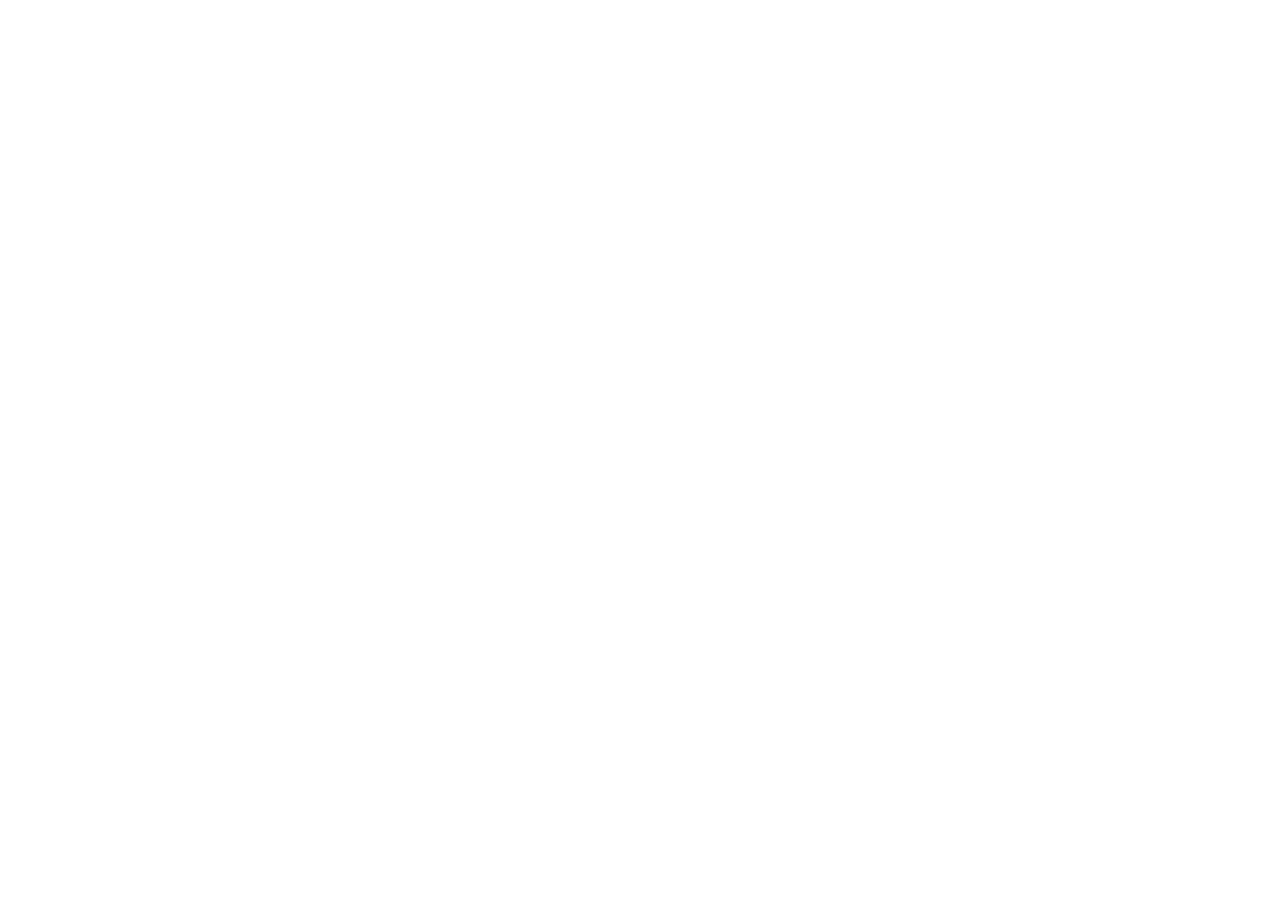
==== index.html @ 3ffa55f9 "init project" ====
<!DOCTYPE html>
<html lang="en">
<head>
    <meta charset="UTF-8">
    <meta http-equiv="X-UA-Compatible" content="IE=edge">
    <meta name="viewport" content="width=device-width, initial-scale=1.0">
    <title>Document</title>
</head>
<body>
    
</body>
</html>
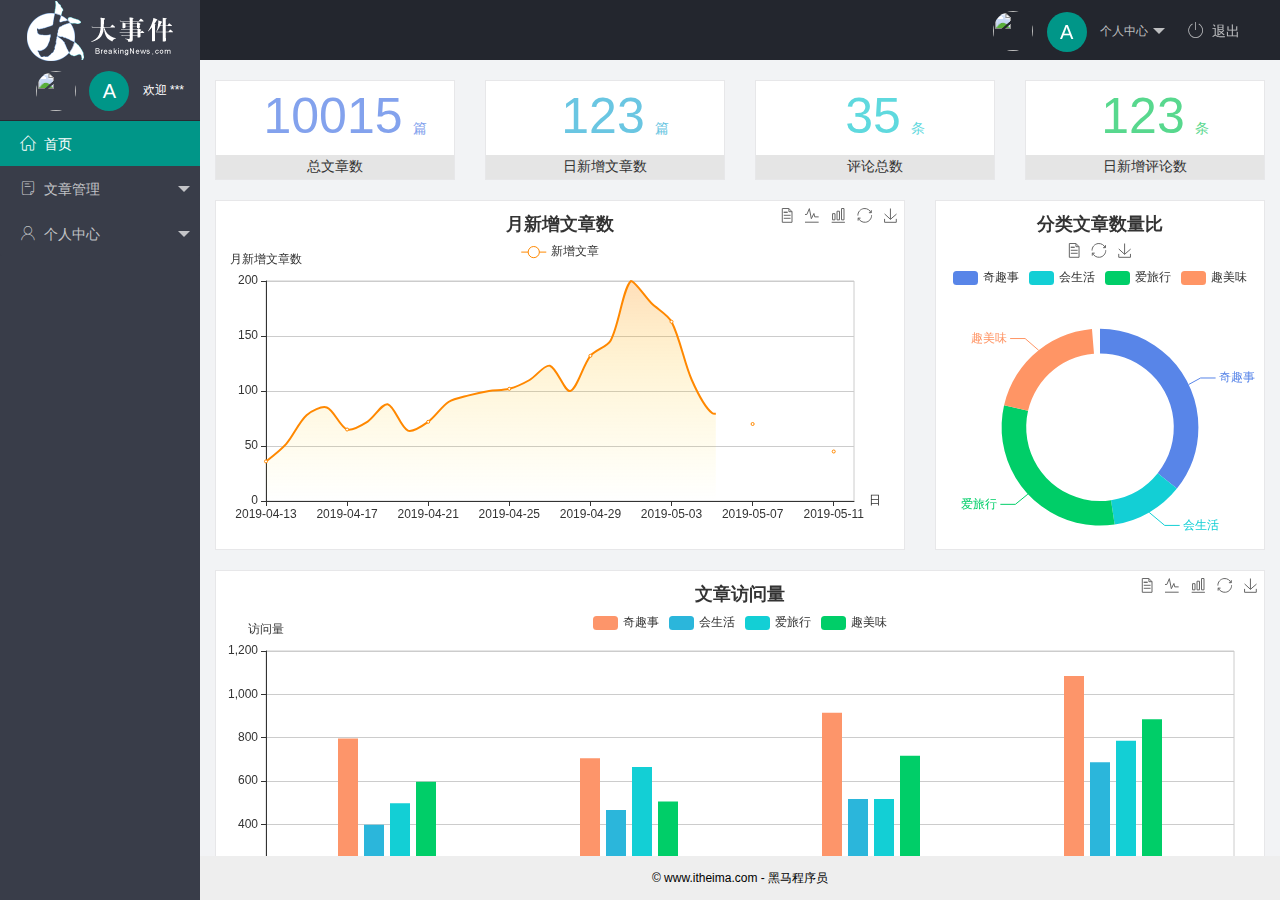
==== commit e8c074e3: "完成了主页功能的开发" ====
--- a/index.html
+++ b/index.html
@@ -4,9 +4,87 @@
     <meta charset="UTF-8">
     <meta http-equiv="X-UA-Compatible" content="IE=edge">
     <meta name="viewport" content="width=device-width, initial-scale=1.0">
-    <title>Document</title>
+    <title>后台主页</title>
+    <!-- 导入layui的样式表 -->
+    <link rel="stylesheet" href="/assets/lib/layui/css/layui.css">
+    <!-- 导入第三方图标库 -->
+    <link rel="stylesheet" href="/assets/fonts/iconfont.css">
+    <!-- 导入自己的样式表 -->
+    <link rel="stylesheet" href="/assets/css/index.css">
 </head>
 <body>
-    
+<div class="layui-layout layui-layout-admin">
+  <div class="layui-header">
+    <div class="layui-logo layui-hide-xs layui-bg-black">
+        <img src="/assets/images/logo.png" alt="">
+    </div>
+    <!-- 头部区域 -->
+    <ul class="layui-nav layui-layout-right">
+      <li class="layui-nav-item layui-hide layui-show-md-inline-block">
+        <a href="javascript:;" class="userinfo">
+          <img src="//tva1.sinaimg.cn/crop.0.0.118.118.180/5db11ff4gw1e77d3nqrv8j203b03cweg.jpg" class="layui-nav-img"/>
+          <span class="text-avatar">A</span>
+          个人中心
+        </a>
+        <dl class="layui-nav-child">
+          <dd><a href="">基本资料</a></dd>
+          <dd><a href="">安全设置</a></dd>
+          <dd><a href="">重置密码</a></dd>
+        </dl>
+      </li>
+      <li class="layui-nav-item">
+        <a href="javascript:;" id="btnLogout"><span class="iconfont icon-tuichu"></span>退出</a></li>
+      </li>
+    </ul>
+  </div>
+  
+  <div class="layui-side layui-bg-black">
+    <div class="layui-side-scroll">
+        <div class="userinfo">
+            <img src="//tva1.sinaimg.cn/crop.0.0.118.118.180/5db11ff4gw1e77d3nqrv8j203b03cweg.jpg" class="layui-nav-img">
+            <span class="text-avatar">A</span>
+            <span id="welcome">欢迎 ***</span>
+        </div>
+      <!-- 左侧导航区域 -->
+      <ul class="layui-nav layui-nav-tree" lay-shrink="all">
+        <li class="layui-nav-item layui-this"><a href="/home/dashboard.html" target="fm"><span class="iconfont icon-home"></span>首页</a></li>
+        <li class="layui-nav-item">
+          <a class="" href="javascript:;"><span class="iconfont icon-16"></span>文章管理</a>
+          <dl class="layui-nav-child">
+            <dd><a href="javascript:;"><i class="layui-icon layui-icon-app"></i>文章类别</a></dd>
+            <dd><a href="javascript:;"><i class="layui-icon layui-icon-app"></i>文章列表</a></dd>
+            <dd><a href="javascript:;"><i class="layui-icon layui-icon-app"></i>发布文章</a></dd>
+          </dl>
+        </li>
+        <li class="layui-nav-item">
+          <a href="javascript:;"><span class="iconfont icon-user"></span>个人中心</a>
+          <dl class="layui-nav-child">
+            <dd><a href="javascript:;"><i class="layui-icon layui-icon-app"></i>基本资料</a></dd>
+            <dd><a href="javascript:;"><i class="layui-icon layui-icon-app"></i>更换头像</a></dd>
+            <dd><a href="javascript:;"><i class="layui-icon layui-icon-app"></i>重置密码</a></dd>
+          </dl>
+        </li>
+      </ul>
+    </div>
+  </div>
+  
+  <div class="layui-body">
+    <!-- 内容主体区域 -->
+    <iframe name="fm" src="/home/dashboard.html" frameborder="0"></iframe>
+  </div>
+  
+  <div class="layui-footer">
+    <!-- 底部固定区域 -->
+    © www.itheima.com - 黑马程序员
+  </div>
+</div>
+    <!-- 导入layui的js文件 -->
+    <script src="/assets/lib/layui/layui.all.js"></script>
+    <!-- 导入jQuery -->
+    <script src="/assets/lib/jquery.js"></script>
+    <!-- 导入自己封装的baseAPI -->
+    <script src="/assets/js/baseAPI.js"></script>
+    <!-- 导入自己的js文件 -->
+    <script src="/assets/js/index.js"></script>
 </body>
 </html>--- a/assets/lib/layui/css/layui.css
+++ b/assets/lib/layui/css/layui.css
@@ -0,0 +1,2 @@
+/** layui-v2.5.5 MIT License By https://www.layui.com */
+ .layui-inline,img{display:inline-block;vertical-align:middle}h1,h2,h3,h4,h5,h6{font-weight:400}.layui-edge,.layui-header,.layui-inline,.layui-main{position:relative}.layui-body,.layui-edge,.layui-elip{overflow:hidden}.layui-btn,.layui-edge,.layui-inline,img{vertical-align:middle}.layui-btn,.layui-disabled,.layui-icon,.layui-unselect{-moz-user-select:none;-webkit-user-select:none;-ms-user-select:none}.layui-elip,.layui-form-checkbox span,.layui-form-pane .layui-form-label{text-overflow:ellipsis;white-space:nowrap}.layui-breadcrumb,.layui-tree-btnGroup{visibility:hidden}blockquote,body,button,dd,div,dl,dt,form,h1,h2,h3,h4,h5,h6,input,li,ol,p,pre,td,textarea,th,ul{margin:0;padding:0;-webkit-tap-highlight-color:rgba(0,0,0,0)}a:active,a:hover{outline:0}img{border:none}li{list-style:none}table{border-collapse:collapse;border-spacing:0}h4,h5,h6{font-size:100%}button,input,optgroup,option,select,textarea{font-family:inherit;font-size:inherit;font-style:inherit;font-weight:inherit;outline:0}pre{white-space:pre-wrap;white-space:-moz-pre-wrap;white-space:-pre-wrap;white-space:-o-pre-wrap;word-wrap:break-word}body{line-height:24px;font:14px Helvetica Neue,Helvetica,PingFang SC,Tahoma,Arial,sans-serif}hr{height:1px;margin:10px 0;border:0;clear:both}a{color:#333;text-decoration:none}a:hover{color:#777}a cite{font-style:normal;*cursor:pointer}.layui-border-box,.layui-border-box *{box-sizing:border-box}.layui-box,.layui-box *{box-sizing:content-box}.layui-clear{clear:both;*zoom:1}.layui-clear:after{content:'\20';clear:both;*zoom:1;display:block;height:0}.layui-inline{*display:inline;*zoom:1}.layui-edge{display:inline-block;width:0;height:0;border-width:6px;border-style:dashed;border-color:transparent}.layui-edge-top{top:-4px;border-bottom-color:#999;border-bottom-style:solid}.layui-edge-right{border-left-color:#999;border-left-style:solid}.layui-edge-bottom{top:2px;border-top-color:#999;border-top-style:solid}.layui-edge-left{border-right-color:#999;border-right-style:solid}.layui-disabled,.layui-disabled:hover{color:#d2d2d2!important;cursor:not-allowed!important}.layui-circle{border-radius:100%}.layui-show{display:block!important}.layui-hide{display:none!important}@font-face{font-family:layui-icon;src:url(../font/iconfont.eot?v=250);src:url(../font/iconfont.eot?v=250#iefix) format('embedded-opentype'),url(../font/iconfont.woff2?v=250) format('woff2'),url(../font/iconfont.woff?v=250) format('woff'),url(../font/iconfont.ttf?v=250) format('truetype'),url(../font/iconfont.svg?v=250#layui-icon) format('svg')}.layui-icon{font-family:layui-icon!important;font-size:16px;font-style:normal;-webkit-font-smoothing:antialiased;-moz-osx-font-smoothing:grayscale}.layui-icon-reply-fill:before{content:"\e611"}.layui-icon-set-fill:before{content:"\e614"}.layui-icon-menu-fill:before{content:"\e60f"}.layui-icon-search:before{content:"\e615"}.layui-icon-share:before{content:"\e641"}.layui-icon-set-sm:before{content:"\e620"}.layui-icon-engine:before{content:"\e628"}.layui-icon-close:before{content:"\1006"}.layui-icon-close-fill:before{content:"\1007"}.layui-icon-chart-screen:before{content:"\e629"}.layui-icon-star:before{content:"\e600"}.layui-icon-circle-dot:before{content:"\e617"}.layui-icon-chat:before{content:"\e606"}.layui-icon-release:before{content:"\e609"}.layui-icon-list:before{content:"\e60a"}.layui-icon-chart:before{content:"\e62c"}.layui-icon-ok-circle:before{content:"\1005"}.layui-icon-layim-theme:before{content:"\e61b"}.layui-icon-table:before{content:"\e62d"}.layui-icon-right:before{content:"\e602"}.layui-icon-left:before{content:"\e603"}.layui-icon-cart-simple:before{content:"\e698"}.layui-icon-face-cry:before{content:"\e69c"}.layui-icon-face-smile:before{content:"\e6af"}.layui-icon-survey:before{content:"\e6b2"}.layui-icon-tree:before{content:"\e62e"}.layui-icon-upload-circle:before{content:"\e62f"}.layui-icon-add-circle:before{content:"\e61f"}.layui-icon-download-circle:before{content:"\e601"}.layui-icon-templeate-1:before{content:"\e630"}.layui-icon-util:before{content:"\e631"}.layui-icon-face-surprised:before{content:"\e664"}.layui-icon-edit:before{content:"\e642"}.layui-icon-speaker:before{content:"\e645"}.layui-icon-down:before{content:"\e61a"}.layui-icon-file:before{content:"\e621"}.layui-icon-layouts:before{content:"\e632"}.layui-icon-rate-half:before{content:"\e6c9"}.layui-icon-add-circle-fine:before{content:"\e608"}.layui-icon-prev-circle:before{content:"\e633"}.layui-icon-read:before{content:"\e705"}.layui-icon-404:before{content:"\e61c"}.layui-icon-carousel:before{content:"\e634"}.layui-icon-help:before{content:"\e607"}.layui-icon-code-circle:before{content:"\e635"}.layui-icon-water:before{content:"\e636"}.layui-icon-username:before{content:"\e66f"}.layui-icon-find-fill:before{content:"\e670"}.layui-icon-about:before{content:"\e60b"}.layui-icon-location:before{content:"\e715"}.layui-icon-up:before{content:"\e619"}.layui-icon-pause:before{content:"\e651"}.layui-icon-date:before{content:"\e637"}.layui-icon-layim-uploadfile:before{content:"\e61d"}.layui-icon-delete:before{content:"\e640"}.layui-icon-play:before{content:"\e652"}.layui-icon-top:before{content:"\e604"}.layui-icon-friends:before{content:"\e612"}.layui-icon-refresh-3:before{content:"\e9aa"}.layui-icon-ok:before{content:"\e605"}.layui-icon-layer:before{content:"\e638"}.layui-icon-face-smile-fine:before{content:"\e60c"}.layui-icon-dollar:before{content:"\e659"}.layui-icon-group:before{content:"\e613"}.layui-icon-layim-download:before{content:"\e61e"}.layui-icon-picture-fine:before{content:"\e60d"}.layui-icon-link:before{content:"\e64c"}.layui-icon-diamond:before{content:"\e735"}.layui-icon-log:before{content:"\e60e"}.layui-icon-rate-solid:before{content:"\e67a"}.layui-icon-fonts-del:before{content:"\e64f"}.layui-icon-unlink:before{content:"\e64d"}.layui-icon-fonts-clear:before{content:"\e639"}.layui-icon-triangle-r:before{content:"\e623"}.layui-icon-circle:before{content:"\e63f"}.layui-icon-radio:before{content:"\e643"}.layui-icon-align-center:before{content:"\e647"}.layui-icon-align-right:before{content:"\e648"}.layui-icon-align-left:before{content:"\e649"}.layui-icon-loading-1:before{content:"\e63e"}.layui-icon-return:before{content:"\e65c"}.layui-icon-fonts-strong:before{content:"\e62b"}.layui-icon-upload:before{content:"\e67c"}.layui-icon-dialogue:before{content:"\e63a"}.layui-icon-video:before{content:"\e6ed"}.layui-icon-headset:before{content:"\e6fc"}.layui-icon-cellphone-fine:before{content:"\e63b"}.layui-icon-add-1:before{content:"\e654"}.layui-icon-face-smile-b:before{content:"\e650"}.layui-icon-fonts-html:before{content:"\e64b"}.layui-icon-form:before{content:"\e63c"}.layui-icon-cart:before{content:"\e657"}.layui-icon-camera-fill:before{content:"\e65d"}.layui-icon-tabs:before{content:"\e62a"}.layui-icon-fonts-code:before{content:"\e64e"}.layui-icon-fire:before{content:"\e756"}.layui-icon-set:before{content:"\e716"}.layui-icon-fonts-u:before{content:"\e646"}.layui-icon-triangle-d:before{content:"\e625"}.layui-icon-tips:before{content:"\e702"}.layui-icon-picture:before{content:"\e64a"}.layui-icon-more-vertical:before{content:"\e671"}.layui-icon-flag:before{content:"\e66c"}.layui-icon-loading:before{content:"\e63d"}.layui-icon-fonts-i:before{content:"\e644"}.layui-icon-refresh-1:before{content:"\e666"}.layui-icon-rmb:before{content:"\e65e"}.layui-icon-home:before{content:"\e68e"}.layui-icon-user:before{content:"\e770"}.layui-icon-notice:before{content:"\e667"}.layui-icon-login-weibo:before{content:"\e675"}.layui-icon-voice:before{content:"\e688"}.layui-icon-upload-drag:before{content:"\e681"}.layui-icon-login-qq:before{content:"\e676"}.layui-icon-snowflake:before{content:"\e6b1"}.layui-icon-file-b:before{content:"\e655"}.layui-icon-template:before{content:"\e663"}.layui-icon-auz:before{content:"\e672"}.layui-icon-console:before{content:"\e665"}.layui-icon-app:before{content:"\e653"}.layui-icon-prev:before{content:"\e65a"}.layui-icon-website:before{content:"\e7ae"}.layui-icon-next:before{content:"\e65b"}.layui-icon-component:before{content:"\e857"}.layui-icon-more:before{content:"\e65f"}.layui-icon-login-wechat:before{content:"\e677"}.layui-icon-shrink-right:before{content:"\e668"}.layui-icon-spread-left:before{content:"\e66b"}.layui-icon-camera:before{content:"\e660"}.layui-icon-note:before{content:"\e66e"}.layui-icon-refresh:before{content:"\e669"}.layui-icon-female:before{content:"\e661"}.layui-icon-male:before{content:"\e662"}.layui-icon-password:before{content:"\e673"}.layui-icon-senior:before{content:"\e674"}.layui-icon-theme:before{content:"\e66a"}.layui-icon-tread:before{content:"\e6c5"}.layui-icon-praise:before{content:"\e6c6"}.layui-icon-star-fill:before{content:"\e658"}.layui-icon-rate:before{content:"\e67b"}.layui-icon-template-1:before{content:"\e656"}.layui-icon-vercode:before{content:"\e679"}.layui-icon-cellphone:before{content:"\e678"}.layui-icon-screen-full:before{content:"\e622"}.layui-icon-screen-restore:before{content:"\e758"}.layui-icon-cols:before{content:"\e610"}.layui-icon-export:before{content:"\e67d"}.layui-icon-print:before{content:"\e66d"}.layui-icon-slider:before{content:"\e714"}.layui-icon-addition:before{content:"\e624"}.layui-icon-subtraction:before{content:"\e67e"}.layui-icon-service:before{content:"\e626"}.layui-icon-transfer:before{content:"\e691"}.layui-main{width:1140px;margin:0 auto}.layui-header{z-index:1000;height:60px}.layui-header a:hover{transition:all .5s;-webkit-transition:all .5s}.layui-side{position:fixed;left:0;top:0;bottom:0;z-index:999;width:200px;overflow-x:hidden}.layui-side-scroll{position:relative;width:220px;height:100%;overflow-x:hidden}.layui-body{position:absolute;left:200px;right:0;top:0;bottom:0;z-index:998;width:auto;overflow-y:auto;box-sizing:border-box}.layui-layout-body{overflow:hidden}.layui-layout-admin .layui-header{background-color:#23262E}.layui-layout-admin .layui-side{top:60px;width:200px;overflow-x:hidden}.layui-layout-admin .layui-body{position:fixed;top:60px;bottom:44px}.layui-layout-admin .layui-main{width:auto;margin:0 15px}.layui-layout-admin .layui-footer{position:fixed;left:200px;right:0;bottom:0;height:44px;line-height:44px;padding:0 15px;background-color:#eee}.layui-layout-admin .layui-logo{position:absolute;left:0;top:0;width:200px;height:100%;line-height:60px;text-align:center;color:#009688;font-size:16px}.layui-layout-admin .layui-header .layui-nav{background:0 0}.layui-layout-left{position:absolute!important;left:200px;top:0}.layui-layout-right{position:absolute!important;right:0;top:0}.layui-container{position:relative;margin:0 auto;padding:0 15px;box-sizing:border-box}.layui-fluid{position:relative;margin:0 auto;padding:0 15px}.layui-row:after,.layui-row:before{content:'';display:block;clear:both}.layui-col-lg1,.layui-col-lg10,.layui-col-lg11,.layui-col-lg12,.layui-col-lg2,.layui-col-lg3,.layui-col-lg4,.layui-col-lg5,.layui-col-lg6,.layui-col-lg7,.layui-col-lg8,.layui-col-lg9,.layui-col-md1,.layui-col-md10,.layui-col-md11,.layui-col-md12,.layui-col-md2,.layui-col-md3,.layui-col-md4,.layui-col-md5,.layui-col-md6,.layui-col-md7,.layui-col-md8,.layui-col-md9,.layui-col-sm1,.layui-col-sm10,.layui-col-sm11,.layui-col-sm12,.layui-col-sm2,.layui-col-sm3,.layui-col-sm4,.layui-col-sm5,.layui-col-sm6,.layui-col-sm7,.layui-col-sm8,.layui-col-sm9,.layui-col-xs1,.layui-col-xs10,.layui-col-xs11,.layui-col-xs12,.layui-col-xs2,.layui-col-xs3,.layui-col-xs4,.layui-col-xs5,.layui-col-xs6,.layui-col-xs7,.layui-col-xs8,.layui-col-xs9{position:relative;display:block;box-sizing:border-box}.layui-col-xs1,.layui-col-xs10,.layui-col-xs11,.layui-col-xs12,.layui-col-xs2,.layui-col-xs3,.layui-col-xs4,.layui-col-xs5,.layui-col-xs6,.layui-col-xs7,.layui-col-xs8,.layui-col-xs9{float:left}.layui-col-xs1{width:8.33333333%}.layui-col-xs2{width:16.66666667%}.layui-col-xs3{width:25%}.layui-col-xs4{width:33.33333333%}.layui-col-xs5{width:41.66666667%}.layui-col-xs6{width:50%}.layui-col-xs7{width:58.33333333%}.layui-col-xs8{width:66.66666667%}.layui-col-xs9{width:75%}.layui-col-xs10{width:83.33333333%}.layui-col-xs11{width:91.66666667%}.layui-col-xs12{width:100%}.layui-col-xs-offset1{margin-left:8.33333333%}.layui-col-xs-offset2{margin-left:16.66666667%}.layui-col-xs-offset3{margin-left:25%}.layui-col-xs-offset4{margin-left:33.33333333%}.layui-col-xs-offset5{margin-left:41.66666667%}.layui-col-xs-offset6{margin-left:50%}.layui-col-xs-offset7{margin-left:58.33333333%}.layui-col-xs-offset8{margin-left:66.66666667%}.layui-col-xs-offset9{margin-left:75%}.layui-col-xs-offset10{margin-left:83.33333333%}.layui-col-xs-offset11{margin-left:91.66666667%}.layui-col-xs-offset12{margin-left:100%}@media screen and (max-width:768px){.layui-hide-xs{display:none!important}.layui-show-xs-block{display:block!important}.layui-show-xs-inline{display:inline!important}.layui-show-xs-inline-block{display:inline-block!important}}@media screen and (min-width:768px){.layui-container{width:750px}.layui-hide-sm{display:none!important}.layui-show-sm-block{display:block!important}.layui-show-sm-inline{display:inline!important}.layui-show-sm-inline-block{display:inline-block!important}.layui-col-sm1,.layui-col-sm10,.layui-col-sm11,.layui-col-sm12,.layui-col-sm2,.layui-col-sm3,.layui-col-sm4,.layui-col-sm5,.layui-col-sm6,.layui-col-sm7,.layui-col-sm8,.layui-col-sm9{float:left}.layui-col-sm1{width:8.33333333%}.layui-col-sm2{width:16.66666667%}.layui-col-sm3{width:25%}.layui-col-sm4{width:33.33333333%}.layui-col-sm5{width:41.66666667%}.layui-col-sm6{width:50%}.layui-col-sm7{width:58.33333333%}.layui-col-sm8{width:66.66666667%}.layui-col-sm9{width:75%}.layui-col-sm10{width:83.33333333%}.layui-col-sm11{width:91.66666667%}.layui-col-sm12{width:100%}.layui-col-sm-offset1{margin-left:8.33333333%}.layui-col-sm-offset2{margin-left:16.66666667%}.layui-col-sm-offset3{margin-left:25%}.layui-col-sm-offset4{margin-left:33.33333333%}.layui-col-sm-offset5{margin-left:41.66666667%}.layui-col-sm-offset6{margin-left:50%}.layui-col-sm-offset7{margin-left:58.33333333%}.layui-col-sm-offset8{margin-left:66.66666667%}.layui-col-sm-offset9{margin-left:75%}.layui-col-sm-offset10{margin-left:83.33333333%}.layui-col-sm-offset11{margin-left:91.66666667%}.layui-col-sm-offset12{margin-left:100%}}@media screen and (min-width:992px){.layui-container{width:970px}.layui-hide-md{display:none!important}.layui-show-md-block{display:block!important}.layui-show-md-inline{display:inline!important}.layui-show-md-inline-block{display:inline-block!important}.layui-col-md1,.layui-col-md10,.layui-col-md11,.layui-col-md12,.layui-col-md2,.layui-col-md3,.layui-col-md4,.layui-col-md5,.layui-col-md6,.layui-col-md7,.layui-col-md8,.layui-col-md9{float:left}.layui-col-md1{width:8.33333333%}.layui-col-md2{width:16.66666667%}.layui-col-md3{width:25%}.layui-col-md4{width:33.33333333%}.layui-col-md5{width:41.66666667%}.layui-col-md6{width:50%}.layui-col-md7{width:58.33333333%}.layui-col-md8{width:66.66666667%}.layui-col-md9{width:75%}.layui-col-md10{width:83.33333333%}.layui-col-md11{width:91.66666667%}.layui-col-md12{width:100%}.layui-col-md-offset1{margin-left:8.33333333%}.layui-col-md-offset2{margin-left:16.66666667%}.layui-col-md-offset3{margin-left:25%}.layui-col-md-offset4{margin-left:33.33333333%}.layui-col-md-offset5{margin-left:41.66666667%}.layui-col-md-offset6{margin-left:50%}.layui-col-md-offset7{margin-left:58.33333333%}.layui-col-md-offset8{margin-left:66.66666667%}.layui-col-md-offset9{margin-left:75%}.layui-col-md-offset10{margin-left:83.33333333%}.layui-col-md-offset11{margin-left:91.66666667%}.layui-col-md-offset12{margin-left:100%}}@media screen and (min-width:1200px){.layui-container{width:1170px}.layui-hide-lg{display:none!important}.layui-show-lg-block{display:block!important}.layui-show-lg-inline{display:inline!important}.layui-show-lg-inline-block{display:inline-block!important}.layui-col-lg1,.layui-col-lg10,.layui-col-lg11,.layui-col-lg12,.layui-col-lg2,.layui-col-lg3,.layui-col-lg4,.layui-col-lg5,.layui-col-lg6,.layui-col-lg7,.layui-col-lg8,.layui-col-lg9{float:left}.layui-col-lg1{width:8.33333333%}.layui-col-lg2{width:16.66666667%}.layui-col-lg3{width:25%}.layui-col-lg4{width:33.33333333%}.layui-col-lg5{width:41.66666667%}.layui-col-lg6{width:50%}.layui-col-lg7{width:58.33333333%}.layui-col-lg8{width:66.66666667%}.layui-col-lg9{width:75%}.layui-col-lg10{width:83.33333333%}.layui-col-lg11{width:91.66666667%}.layui-col-lg12{width:100%}.layui-col-lg-offset1{margin-left:8.33333333%}.layui-col-lg-offset2{margin-left:16.66666667%}.layui-col-lg-offset3{margin-left:25%}.layui-col-lg-offset4{margin-left:33.33333333%}.layui-col-lg-offset5{margin-left:41.66666667%}.layui-col-lg-offset6{margin-left:50%}.layui-col-lg-offset7{margin-left:58.33333333%}.layui-col-lg-offset8{margin-left:66.66666667%}.layui-col-lg-offset9{margin-left:75%}.layui-col-lg-offset10{margin-left:83.33333333%}.layui-col-lg-offset11{margin-left:91.66666667%}.layui-col-lg-offset12{margin-left:100%}}.layui-col-space1{margin:-.5px}.layui-col-space1>*{padding:.5px}.layui-col-space3{margin:-1.5px}.layui-col-space3>*{padding:1.5px}.layui-col-space5{margin:-2.5px}.layui-col-space5>*{padding:2.5px}.layui-col-space8{margin:-3.5px}.layui-col-space8>*{padding:3.5px}.layui-col-space10{margin:-5px}.layui-col-space10>*{padding:5px}.layui-col-space12{margin:-6px}.layui-col-space12>*{padding:6px}.layui-col-space15{margin:-7.5px}.layui-col-space15>*{padding:7.5px}.layui-col-space18{margin:-9px}.layui-col-space18>*{padding:9px}.layui-col-space20{margin:-10px}.layui-col-space20>*{padding:10px}.layui-col-space22{margin:-11px}.layui-col-space22>*{padding:11px}.layui-col-space25{margin:-12.5px}.layui-col-space25>*{padding:12.5px}.layui-col-space30{margin:-15px}.layui-col-space30>*{padding:15px}.layui-btn,.layui-input,.layui-select,.layui-textarea,.layui-upload-button{outline:0;-webkit-appearance:none;transition:all .3s;-webkit-transition:all .3s;box-sizing:border-box}.layui-elem-quote{margin-bottom:10px;padding:15px;line-height:22px;border-left:5px solid #009688;border-radius:0 2px 2px 0;background-color:#f2f2f2}.layui-quote-nm{border-style:solid;border-width:1px 1px 1px 5px;background:0 0}.layui-elem-field{margin-bottom:10px;padding:0;border-width:1px;border-style:solid}.layui-elem-field legend{margin-left:20px;padding:0 10px;font-size:20px;font-weight:300}.layui-field-title{margin:10px 0 20px;border-width:1px 0 0}.layui-field-box{padding:10px 15px}.layui-field-title .layui-field-box{padding:10px 0}.layui-progress{position:relative;height:6px;border-radius:20px;background-color:#e2e2e2}.layui-progress-bar{position:absolute;left:0;top:0;width:0;max-width:100%;height:6px;border-radius:20px;text-align:right;background-color:#5FB878;transition:all .3s;-webkit-transition:all .3s}.layui-progress-big,.layui-progress-big .layui-progress-bar{height:18px;line-height:18px}.layui-progress-text{position:relative;top:-20px;line-height:18px;font-size:12px;color:#666}.layui-progress-big .layui-progress-text{position:static;padding:0 10px;color:#fff}.layui-collapse{border-width:1px;border-style:solid;border-radius:2px}.layui-colla-content,.layui-colla-item{border-top-width:1px;border-top-style:solid}.layui-colla-item:first-child{border-top:none}.layui-colla-title{position:relative;height:42px;line-height:42px;padding:0 15px 0 35px;color:#333;background-color:#f2f2f2;cursor:pointer;font-size:14px;overflow:hidden}.layui-colla-content{display:none;padding:10px 15px;line-height:22px;color:#666}.layui-colla-icon{position:absolute;left:15px;top:0;font-size:14px}.layui-card{margin-bottom:15px;border-radius:2px;background-color:#fff;box-shadow:0 1px 2px 0 rgba(0,0,0,.05)}.layui-card:last-child{margin-bottom:0}.layui-card-header{position:relative;height:42px;line-height:42px;padding:0 15px;border-bottom:1px solid #f6f6f6;color:#333;border-radius:2px 2px 0 0;font-size:14px}.layui-bg-black,.layui-bg-blue,.layui-bg-cyan,.layui-bg-green,.layui-bg-orange,.layui-bg-red{color:#fff!important}.layui-card-body{position:relative;padding:10px 15px;line-height:24px}.layui-card-body[pad15]{padding:15px}.layui-card-body[pad20]{padding:20px}.layui-card-body .layui-table{margin:5px 0}.layui-card .layui-tab{margin:0}.layui-panel-window{position:relative;padding:15px;border-radius:0;border-top:5px solid #E6E6E6;background-color:#fff}.layui-auxiliar-moving{position:fixed;left:0;right:0;top:0;bottom:0;width:100%;height:100%;background:0 0;z-index:9999999999}.layui-form-label,.layui-form-mid,.layui-form-select,.layui-input-block,.layui-input-inline,.layui-textarea{position:relative}.layui-bg-red{background-color:#FF5722!important}.layui-bg-orange{background-color:#FFB800!important}.layui-bg-green{background-color:#009688!important}.layui-bg-cyan{background-color:#2F4056!important}.layui-bg-blue{background-color:#1E9FFF!important}.layui-bg-black{background-color:#393D49!important}.layui-bg-gray{background-color:#eee!important;color:#666!important}.layui-badge-rim,.layui-colla-content,.layui-colla-item,.layui-collapse,.layui-elem-field,.layui-form-pane .layui-form-item[pane],.layui-form-pane .layui-form-label,.layui-input,.layui-layedit,.layui-layedit-tool,.layui-quote-nm,.layui-select,.layui-tab-bar,.layui-tab-card,.layui-tab-title,.layui-tab-title .layui-this:after,.layui-textarea{border-color:#e6e6e6}.layui-timeline-item:before,hr{background-color:#e6e6e6}.layui-text{line-height:22px;font-size:14px;color:#666}.layui-text h1,.layui-text h2,.layui-text h3{font-weight:500;color:#333}.layui-text h1{font-size:30px}.layui-text h2{font-size:24px}.layui-text h3{font-size:18px}.layui-text a:not(.layui-btn){color:#01AAED}.layui-text a:not(.layui-btn):hover{text-decoration:underline}.layui-text ul{padding:5px 0 5px 15px}.layui-text ul li{margin-top:5px;list-style-type:disc}.layui-text em,.layui-word-aux{color:#999!important;padding:0 5px!important}.layui-btn{display:inline-block;height:38px;line-height:38px;padding:0 18px;background-color:#009688;color:#fff;white-space:nowrap;text-align:center;font-size:14px;border:none;border-radius:2px;cursor:pointer}.layui-btn:hover{opacity:.8;filter:alpha(opacity=80);color:#fff}.layui-btn:active{opacity:1;filter:alpha(opacity=100)}.layui-btn+.layui-btn{margin-left:10px}.layui-btn-container{font-size:0}.layui-btn-container .layui-btn{margin-right:10px;margin-bottom:10px}.layui-btn-container .layui-btn+.layui-btn{margin-left:0}.layui-table .layui-btn-container .layui-btn{margin-bottom:9px}.layui-btn-radius{border-radius:100px}.layui-btn .layui-icon{margin-right:3px;font-size:18px;vertical-align:bottom;vertical-align:middle\9}.layui-btn-primary{border:1px solid #C9C9C9;background-color:#fff;color:#555}.layui-btn-primary:hover{border-color:#009688;color:#333}.layui-btn-normal{background-color:#1E9FFF}.layui-btn-warm{background-color:#FFB800}.layui-btn-danger{background-color:#FF5722}.layui-btn-checked{background-color:#5FB878}.layui-btn-disabled,.layui-btn-disabled:active,.layui-btn-disabled:hover{border:1px solid #e6e6e6;background-color:#FBFBFB;color:#C9C9C9;cursor:not-allowed;opacity:1}.layui-btn-lg{height:44px;line-height:44px;padding:0 25px;font-size:16px}.layui-btn-sm{height:30px;line-height:30px;padding:0 10px;font-size:12px}.layui-btn-sm i{font-size:16px!important}.layui-btn-xs{height:22px;line-height:22px;padding:0 5px;font-size:12px}.layui-btn-xs i{font-size:14px!important}.layui-btn-group{display:inline-block;vertical-align:middle;font-size:0}.layui-btn-group .layui-btn{margin-left:0!important;margin-right:0!important;border-left:1px solid rgba(255,255,255,.5);border-radius:0}.layui-btn-group .layui-btn-primary{border-left:none}.layui-btn-group .layui-btn-primary:hover{border-color:#C9C9C9;color:#009688}.layui-btn-group .layui-btn:first-child{border-left:none;border-radius:2px 0 0 2px}.layui-btn-group .layui-btn-primary:first-child{border-left:1px solid #c9c9c9}.layui-btn-group .layui-btn:last-child{border-radius:0 2px 2px 0}.layui-btn-group .layui-btn+.layui-btn{margin-left:0}.layui-btn-group+.layui-btn-group{margin-left:10px}.layui-btn-fluid{width:100%}.layui-input,.layui-select,.layui-textarea{height:38px;line-height:1.3;line-height:38px\9;border-width:1px;border-style:solid;background-color:#fff;border-radius:2px}.layui-input::-webkit-input-placeholder,.layui-select::-webkit-input-placeholder,.layui-textarea::-webkit-input-placeholder{line-height:1.3}.layui-input,.layui-textarea{display:block;width:100%;padding-left:10px}.layui-input:hover,.layui-textarea:hover{border-color:#D2D2D2!important}.layui-input:focus,.layui-textarea:focus{border-color:#C9C9C9!important}.layui-textarea{min-height:100px;height:auto;line-height:20px;padding:6px 10px;resize:vertical}.layui-select{padding:0 10px}.layui-form input[type=checkbox],.layui-form input[type=radio],.layui-form select{display:none}.layui-form [lay-ignore]{display:initial}.layui-form-item{margin-bottom:15px;clear:both;*zoom:1}.layui-form-item:after{content:'\20';clear:both;*zoom:1;display:block;height:0}.layui-form-label{float:left;display:block;padding:9px 15px;width:80px;font-weight:400;line-height:20px;text-align:right}.layui-form-label-col{display:block;float:none;padding:9px 0;line-height:20px;text-align:left}.layui-form-item .layui-inline{margin-bottom:5px;margin-right:10px}.layui-input-block{margin-left:110px;min-height:36px}.layui-input-inline{display:inline-block;vertical-align:middle}.layui-form-item .layui-input-inline{float:left;width:190px;margin-right:10px}.layui-form-text .layui-input-inline{width:auto}.layui-form-mid{float:left;display:block;padding:9px 0!important;line-height:20px;margin-right:10px}.layui-form-danger+.layui-form-select .layui-input,.layui-form-danger:focus{border-color:#FF5722!important}.layui-form-select .layui-input{padding-right:30px;cursor:pointer}.layui-form-select .layui-edge{position:absolute;right:10px;top:50%;margin-top:-3px;cursor:pointer;border-width:6px;border-top-color:#c2c2c2;border-top-style:solid;transition:all .3s;-webkit-transition:all .3s}.layui-form-select dl{display:none;position:absolute;left:0;top:42px;padding:5px 0;z-index:899;min-width:100%;border:1px solid #d2d2d2;max-height:300px;overflow-y:auto;background-color:#fff;border-radius:2px;box-shadow:0 2px 4px rgba(0,0,0,.12);box-sizing:border-box}.layui-form-select dl dd,.layui-form-select dl dt{padding:0 10px;line-height:36px;white-space:nowrap;overflow:hidden;text-overflow:ellipsis}.layui-form-select dl dt{font-size:12px;color:#999}.layui-form-select dl dd{cursor:pointer}.layui-form-select dl dd:hover{background-color:#f2f2f2;-webkit-transition:.5s all;transition:.5s all}.layui-form-select .layui-select-group dd{padding-left:20px}.layui-form-select dl dd.layui-select-tips{padding-left:10px!important;color:#999}.layui-form-select dl dd.layui-this{background-color:#5FB878;color:#fff}.layui-form-checkbox,.layui-form-select dl dd.layui-disabled{background-color:#fff}.layui-form-selected dl{display:block}.layui-form-checkbox,.layui-form-checkbox *,.layui-form-switch{display:inline-block;vertical-align:middle}.layui-form-selected .layui-edge{margin-top:-9px;-webkit-transform:rotate(180deg);transform:rotate(180deg);margin-top:-3px\9}:root .layui-form-selected .layui-edge{margin-top:-9px\0/IE9}.layui-form-selectup dl{top:auto;bottom:42px}.layui-select-none{margin:5px 0;text-align:center;color:#999}.layui-select-disabled .layui-disabled{border-color:#eee!important}.layui-select-disabled .layui-edge{border-top-color:#d2d2d2}.layui-form-checkbox{position:relative;height:30px;line-height:30px;margin-right:10px;padding-right:30px;cursor:pointer;font-size:0;-webkit-transition:.1s linear;transition:.1s linear;box-sizing:border-box}.layui-form-checkbox span{padding:0 10px;height:100%;font-size:14px;border-radius:2px 0 0 2px;background-color:#d2d2d2;color:#fff;overflow:hidden}.layui-form-checkbox:hover span{background-color:#c2c2c2}.layui-form-checkbox i{position:absolute;right:0;top:0;width:30px;height:28px;border:1px solid #d2d2d2;border-left:none;border-radius:0 2px 2px 0;color:#fff;font-size:20px;text-align:center}.layui-form-checkbox:hover i{border-color:#c2c2c2;color:#c2c2c2}.layui-form-checked,.layui-form-checked:hover{border-color:#5FB878}.layui-form-checked span,.layui-form-checked:hover span{background-color:#5FB878}.layui-form-checked i,.layui-form-checked:hover i{color:#5FB878}.layui-form-item .layui-form-checkbox{margin-top:4px}.layui-form-checkbox[lay-skin=primary]{height:auto!important;line-height:normal!important;min-width:18px;min-height:18px;border:none!important;margin-right:0;padding-left:28px;padding-right:0;background:0 0}.layui-form-checkbox[lay-skin=primary] span{padding-left:0;padding-right:15px;line-height:18px;background:0 0;color:#666}.layui-form-checkbox[lay-skin=primary] i{right:auto;left:0;width:16px;height:16px;line-height:16px;border:1px solid #d2d2d2;font-size:12px;border-radius:2px;background-color:#fff;-webkit-transition:.1s linear;transition:.1s linear}.layui-form-checkbox[lay-skin=primary]:hover i{border-color:#5FB878;color:#fff}.layui-form-checked[lay-skin=primary] i{border-color:#5FB878!important;background-color:#5FB878;color:#fff}.layui-checkbox-disbaled[lay-skin=primary] span{background:0 0!important;color:#c2c2c2}.layui-checkbox-disbaled[lay-skin=primary]:hover i{border-color:#d2d2d2}.layui-form-item .layui-form-checkbox[lay-skin=primary]{margin-top:10px}.layui-form-switch{position:relative;height:22px;line-height:22px;min-width:35px;padding:0 5px;margin-top:8px;border:1px solid #d2d2d2;border-radius:20px;cursor:pointer;background-color:#fff;-webkit-transition:.1s linear;transition:.1s linear}.layui-form-switch i{position:absolute;left:5px;top:3px;width:16px;height:16px;border-radius:20px;background-color:#d2d2d2;-webkit-transition:.1s linear;transition:.1s linear}.layui-form-switch em{position:relative;top:0;width:25px;margin-left:21px;padding:0!important;text-align:center!important;color:#999!important;font-style:normal!important;font-size:12px}.layui-form-onswitch{border-color:#5FB878;background-color:#5FB878}.layui-checkbox-disbaled,.layui-checkbox-disbaled i{border-color:#e2e2e2!important}.layui-form-onswitch i{left:100%;margin-left:-21px;background-color:#fff}.layui-form-onswitch em{margin-left:5px;margin-right:21px;color:#fff!important}.layui-checkbox-disbaled span{background-color:#e2e2e2!important}.layui-checkbox-disbaled:hover i{color:#fff!important}[lay-radio]{display:none}.layui-form-radio,.layui-form-radio *{display:inline-block;vertical-align:middle}.layui-form-radio{line-height:28px;margin:6px 10px 0 0;padding-right:10px;cursor:pointer;font-size:0}.layui-form-radio *{font-size:14px}.layui-form-radio>i{margin-right:8px;font-size:22px;color:#c2c2c2}.layui-form-radio>i:hover,.layui-form-radioed>i{color:#5FB878}.layui-radio-disbaled>i{color:#e2e2e2!important}.layui-form-pane .layui-form-label{width:110px;padding:8px 15px;height:38px;line-height:20px;border-width:1px;border-style:solid;border-radius:2px 0 0 2px;text-align:center;background-color:#FBFBFB;overflow:hidden;box-sizing:border-box}.layui-form-pane .layui-input-inline{margin-left:-1px}.layui-form-pane .layui-input-block{margin-left:110px;left:-1px}.layui-form-pane .layui-input{border-radius:0 2px 2px 0}.layui-form-pane .layui-form-text .layui-form-label{float:none;width:100%;border-radius:2px;box-sizing:border-box;text-align:left}.layui-form-pane .layui-form-text .layui-input-inline{display:block;margin:0;top:-1px;clear:both}.layui-form-pane .layui-form-text .layui-input-block{margin:0;left:0;top:-1px}.layui-form-pane .layui-form-text .layui-textarea{min-height:100px;border-radius:0 0 2px 2px}.layui-form-pane .layui-form-checkbox{margin:4px 0 4px 10px}.layui-form-pane .layui-form-radio,.layui-form-pane .layui-form-switch{margin-top:6px;margin-left:10px}.layui-form-pane .layui-form-item[pane]{position:relative;border-width:1px;border-style:solid}.layui-form-pane .layui-form-item[pane] .layui-form-label{position:absolute;left:0;top:0;height:100%;border-width:0 1px 0 0}.layui-form-pane .layui-form-item[pane] .layui-input-inline{margin-left:110px}@media screen and (max-width:450px){.layui-form-item .layui-form-label{text-overflow:ellipsis;overflow:hidden;white-space:nowrap}.layui-form-item .layui-inline{display:block;margin-right:0;margin-bottom:20px;clear:both}.layui-form-item .layui-inline:after{content:'\20';clear:both;display:block;height:0}.layui-form-item .layui-input-inline{display:block;float:none;left:-3px;width:auto;margin:0 0 10px 112px}.layui-form-item .layui-input-inline+.layui-form-mid{margin-left:110px;top:-5px;padding:0}.layui-form-item .layui-form-checkbox{margin-right:5px;margin-bottom:5px}}.layui-layedit{border-width:1px;border-style:solid;border-radius:2px}.layui-layedit-tool{padding:3px 5px;border-bottom-width:1px;border-bottom-style:solid;font-size:0}.layedit-tool-fixed{position:fixed;top:0;border-top:1px solid #e2e2e2}.layui-layedit-tool .layedit-tool-mid,.layui-layedit-tool .layui-icon{display:inline-block;vertical-align:middle;text-align:center;font-size:14px}.layui-layedit-tool .layui-icon{position:relative;width:32px;height:30px;line-height:30px;margin:3px 5px;color:#777;cursor:pointer;border-radius:2px}.layui-layedit-tool .layui-icon:hover{color:#393D49}.layui-layedit-tool .layui-icon:active{color:#000}.layui-layedit-tool .layedit-tool-active{background-color:#e2e2e2;color:#000}.layui-layedit-tool .layui-disabled,.layui-layedit-tool .layui-disabled:hover{color:#d2d2d2;cursor:not-allowed}.layui-layedit-tool .layedit-tool-mid{width:1px;height:18px;margin:0 10px;background-color:#d2d2d2}.layedit-tool-html{width:50px!important;font-size:30px!important}.layedit-tool-b,.layedit-tool-code,.layedit-tool-help{font-size:16px!important}.layedit-tool-d,.layedit-tool-face,.layedit-tool-image,.layedit-tool-unlink{font-size:18px!important}.layedit-tool-image input{position:absolute;font-size:0;left:0;top:0;width:100%;height:100%;opacity:.01;filter:Alpha(opacity=1);cursor:pointer}.layui-layedit-iframe iframe{display:block;width:100%}#LAY_layedit_code{overflow:hidden}.layui-laypage{display:inline-block;*display:inline;*zoom:1;vertical-align:middle;margin:10px 0;font-size:0}.layui-laypage>a:first-child,.layui-laypage>a:first-child em{border-radius:2px 0 0 2px}.layui-laypage>a:last-child,.layui-laypage>a:last-child em{border-radius:0 2px 2px 0}.layui-laypage>:first-child{margin-left:0!important}.layui-laypage>:last-child{margin-right:0!important}.layui-laypage a,.layui-laypage button,.layui-laypage input,.layui-laypage select,.layui-laypage span{border:1px solid #e2e2e2}.layui-laypage a,.layui-laypage span{display:inline-block;*display:inline;*zoom:1;vertical-align:middle;padding:0 15px;height:28px;line-height:28px;margin:0 -1px 5px 0;background-color:#fff;color:#333;font-size:12px}.layui-flow-more a *,.layui-laypage input,.layui-table-view select[lay-ignore]{display:inline-block}.layui-laypage a:hover{color:#009688}.layui-laypage em{font-style:normal}.layui-laypage .layui-laypage-spr{color:#999;font-weight:700}.layui-laypage a{text-decoration:none}.layui-laypage .layui-laypage-curr{position:relative}.layui-laypage .layui-laypage-curr em{position:relative;color:#fff}.layui-laypage .layui-laypage-curr .layui-laypage-em{position:absolute;left:-1px;top:-1px;padding:1px;width:100%;height:100%;background-color:#009688}.layui-laypage-em{border-radius:2px}.layui-laypage-next em,.layui-laypage-prev em{font-family:Sim sun;font-size:16px}.layui-laypage .layui-laypage-count,.layui-laypage .layui-laypage-limits,.layui-laypage .layui-laypage-refresh,.layui-laypage .layui-laypage-skip{margin-left:10px;margin-right:10px;padding:0;border:none}.layui-laypage .layui-laypage-limits,.layui-laypage .layui-laypage-refresh{vertical-align:top}.layui-laypage .layui-laypage-refresh i{font-size:18px;cursor:pointer}.layui-laypage select{height:22px;padding:3px;border-radius:2px;cursor:pointer}.layui-laypage .layui-laypage-skip{height:30px;line-height:30px;color:#999}.layui-laypage button,.layui-laypage input{height:30px;line-height:30px;border-radius:2px;vertical-align:top;background-color:#fff;box-sizing:border-box}.layui-laypage input{width:40px;margin:0 10px;padding:0 3px;text-align:center}.layui-laypage input:focus,.layui-laypage select:focus{border-color:#009688!important}.layui-laypage button{margin-left:10px;padding:0 10px;cursor:pointer}.layui-table,.layui-table-view{margin:10px 0}.layui-flow-more{margin:10px 0;text-align:center;color:#999;font-size:14px}.layui-flow-more a{height:32px;line-height:32px}.layui-flow-more a *{vertical-align:top}.layui-flow-more a cite{padding:0 20px;border-radius:3px;background-color:#eee;color:#333;font-style:normal}.layui-flow-more a cite:hover{opacity:.8}.layui-flow-more a i{font-size:30px;color:#737383}.layui-table{width:100%;background-color:#fff;color:#666}.layui-table tr{transition:all .3s;-webkit-transition:all .3s}.layui-table th{text-align:left;font-weight:400}.layui-table tbody tr:hover,.layui-table thead tr,.layui-table-click,.layui-table-header,.layui-table-hover,.layui-table-mend,.layui-table-patch,.layui-table-tool,.layui-table-total,.layui-table-total tr,.layui-table[lay-even] tr:nth-child(even){background-color:#f2f2f2}.layui-table td,.layui-table th,.layui-table-col-set,.layui-table-fixed-r,.layui-table-grid-down,.layui-table-header,.layui-table-page,.layui-table-tips-main,.layui-table-tool,.layui-table-total,.layui-table-view,.layui-table[lay-skin=line],.layui-table[lay-skin=row]{border-width:1px;border-style:solid;border-color:#e6e6e6}.layui-table td,.layui-table th{position:relative;padding:9px 15px;min-height:20px;line-height:20px;font-size:14px}.layui-table[lay-skin=line] td,.layui-table[lay-skin=line] th{border-width:0 0 1px}.layui-table[lay-skin=row] td,.layui-table[lay-skin=row] th{border-width:0 1px 0 0}.layui-table[lay-skin=nob] td,.layui-table[lay-skin=nob] th{border:none}.layui-table img{max-width:100px}.layui-table[lay-size=lg] td,.layui-table[lay-size=lg] th{padding:15px 30px}.layui-table-view .layui-table[lay-size=lg] .layui-table-cell{height:40px;line-height:40px}.layui-table[lay-size=sm] td,.layui-table[lay-size=sm] th{font-size:12px;padding:5px 10px}.layui-table-view .layui-table[lay-size=sm] .layui-table-cell{height:20px;line-height:20px}.layui-table[lay-data]{display:none}.layui-table-box{position:relative;overflow:hidden}.layui-table-view .layui-table{position:relative;width:auto;margin:0}.layui-table-view .layui-table[lay-skin=line]{border-width:0 1px 0 0}.layui-table-view .layui-table[lay-skin=row]{border-width:0 0 1px}.layui-table-view .layui-table td,.layui-table-view .layui-table th{padding:5px 0;border-top:none;border-left:none}.layui-table-view .layui-table th.layui-unselect .layui-table-cell span{cursor:pointer}.layui-table-view .layui-table td{cursor:default}.layui-table-view .layui-table td[data-edit=text]{cursor:text}.layui-table-view .layui-form-checkbox[lay-skin=primary] i{width:18px;height:18px}.layui-table-view .layui-form-radio{line-height:0;padding:0}.layui-table-view .layui-form-radio>i{margin:0;font-size:20px}.layui-table-init{position:absolute;left:0;top:0;width:100%;height:100%;text-align:center;z-index:110}.layui-table-init .layui-icon{position:absolute;left:50%;top:50%;margin:-15px 0 0 -15px;font-size:30px;color:#c2c2c2}.layui-table-header{border-width:0 0 1px;overflow:hidden}.layui-table-header .layui-table{margin-bottom:-1px}.layui-table-tool .layui-inline[lay-event]{position:relative;width:26px;height:26px;padding:5px;line-height:16px;margin-right:10px;text-align:center;color:#333;border:1px solid #ccc;cursor:pointer;-webkit-transition:.5s all;transition:.5s all}.layui-table-tool .layui-inline[lay-event]:hover{border:1px solid #999}.layui-table-tool-temp{padding-right:120px}.layui-table-tool-self{position:absolute;right:17px;top:10px}.layui-table-tool .layui-table-tool-self .layui-inline[lay-event]{margin:0 0 0 10px}.layui-table-tool-panel{position:absolute;top:29px;left:-1px;padding:5px 0;min-width:150px;min-height:40px;border:1px solid #d2d2d2;text-align:left;overflow-y:auto;background-color:#fff;box-shadow:0 2px 4px rgba(0,0,0,.12)}.layui-table-cell,.layui-table-tool-panel li{overflow:hidden;text-overflow:ellipsis;white-space:nowrap}.layui-table-tool-panel li{padding:0 10px;line-height:30px;-webkit-transition:.5s all;transition:.5s all}.layui-table-tool-panel li .layui-form-checkbox[lay-skin=primary]{width:100%;padding-left:28px}.layui-table-tool-panel li:hover{background-color:#f2f2f2}.layui-table-tool-panel li .layui-form-checkbox[lay-skin=primary] i{position:absolute;left:0;top:0}.layui-table-tool-panel li .layui-form-checkbox[lay-skin=primary] span{padding:0}.layui-table-tool .layui-table-tool-self .layui-table-tool-panel{left:auto;right:-1px}.layui-table-col-set{position:absolute;right:0;top:0;width:20px;height:100%;border-width:0 0 0 1px;background-color:#fff}.layui-table-sort{width:10px;height:20px;margin-left:5px;cursor:pointer!important}.layui-table-sort .layui-edge{position:absolute;left:5px;border-width:5px}.layui-table-sort .layui-table-sort-asc{top:3px;border-top:none;border-bottom-style:solid;border-bottom-color:#b2b2b2}.layui-table-sort .layui-table-sort-asc:hover{border-bottom-color:#666}.layui-table-sort .layui-table-sort-desc{bottom:5px;border-bottom:none;border-top-style:solid;border-top-color:#b2b2b2}.layui-table-sort .layui-table-sort-desc:hover{border-top-color:#666}.layui-table-sort[lay-sort=asc] .layui-table-sort-asc{border-bottom-color:#000}.layui-table-sort[lay-sort=desc] .layui-table-sort-desc{border-top-color:#000}.layui-table-cell{height:28px;line-height:28px;padding:0 15px;position:relative;box-sizing:border-box}.layui-table-cell .layui-form-checkbox[lay-skin=primary]{top:-1px;padding:0}.layui-table-cell .layui-table-link{color:#01AAED}.laytable-cell-checkbox,.laytable-cell-numbers,.laytable-cell-radio,.laytable-cell-space{padding:0;text-align:center}.layui-table-body{position:relative;overflow:auto;margin-right:-1px;margin-bottom:-1px}.layui-table-body .layui-none{line-height:26px;padding:15px;text-align:center;color:#999}.layui-table-fixed{position:absolute;left:0;top:0;z-index:101}.layui-table-fixed .layui-table-body{overflow:hidden}.layui-table-fixed-l{box-shadow:0 -1px 8px rgba(0,0,0,.08)}.layui-table-fixed-r{left:auto;right:-1px;border-width:0 0 0 1px;box-shadow:-1px 0 8px rgba(0,0,0,.08)}.layui-table-fixed-r .layui-table-header{position:relative;overflow:visible}.layui-table-mend{position:absolute;right:-49px;top:0;height:100%;width:50px}.layui-table-tool{position:relative;z-index:890;width:100%;min-height:50px;line-height:30px;padding:10px 15px;border-width:0 0 1px}.layui-table-tool .layui-btn-container{margin-bottom:-10px}.layui-table-page,.layui-table-total{border-width:1px 0 0;margin-bottom:-1px;overflow:hidden}.layui-table-page{position:relative;width:100%;padding:7px 7px 0;height:41px;font-size:12px;white-space:nowrap}.layui-table-page>div{height:26px}.layui-table-page .layui-laypage{margin:0}.layui-table-page .layui-laypage a,.layui-table-page .layui-laypage span{height:26px;line-height:26px;margin-bottom:10px;border:none;background:0 0}.layui-table-page .layui-laypage a,.layui-table-page .layui-laypage span.layui-laypage-curr{padding:0 12px}.layui-table-page .layui-laypage span{margin-left:0;padding:0}.layui-table-page .layui-laypage .layui-laypage-prev{margin-left:-7px!important}.layui-table-page .layui-laypage .layui-laypage-curr .layui-laypage-em{left:0;top:0;padding:0}.layui-table-page .layui-laypage button,.layui-table-page .layui-laypage input{height:26px;line-height:26px}.layui-table-page .layui-laypage input{width:40px}.layui-table-page .layui-laypage button{padding:0 10px}.layui-table-page select{height:18px}.layui-table-patch .layui-table-cell{padding:0;width:30px}.layui-table-edit{position:absolute;left:0;top:0;width:100%;height:100%;padding:0 14px 1px;border-radius:0;box-shadow:1px 1px 20px rgba(0,0,0,.15)}.layui-table-edit:focus{border-color:#5FB878!important}select.layui-table-edit{padding:0 0 0 10px;border-color:#C9C9C9}.layui-table-view .layui-form-checkbox,.layui-table-view .layui-form-radio,.layui-table-view .layui-form-switch{top:0;margin:0;box-sizing:content-box}.layui-table-view .layui-form-checkbox{top:-1px;height:26px;line-height:26px}.layui-table-view .layui-form-checkbox i{height:26px}.layui-table-grid .layui-table-cell{overflow:visible}.layui-table-grid-down{position:absolute;top:0;right:0;width:26px;height:100%;padding:5px 0;border-width:0 0 0 1px;text-align:center;background-color:#fff;color:#999;cursor:pointer}.layui-table-grid-down .layui-icon{position:absolute;top:50%;left:50%;margin:-8px 0 0 -8px}.layui-table-grid-down:hover{background-color:#fbfbfb}body .layui-table-tips .layui-layer-content{background:0 0;padding:0;box-shadow:0 1px 6px rgba(0,0,0,.12)}.layui-table-tips-main{margin:-44px 0 0 -1px;max-height:150px;padding:8px 15px;font-size:14px;overflow-y:scroll;background-color:#fff;color:#666}.layui-table-tips-c{position:absolute;right:-3px;top:-13px;width:20px;height:20px;padding:3px;cursor:pointer;background-color:#666;border-radius:50%;color:#fff}.layui-table-tips-c:hover{background-color:#777}.layui-table-tips-c:before{position:relative;right:-2px}.layui-upload-file{display:none!important;opacity:.01;filter:Alpha(opacity=1)}.layui-upload-drag,.layui-upload-form,.layui-upload-wrap{display:inline-block}.layui-upload-list{margin:10px 0}.layui-upload-choose{padding:0 10px;color:#999}.layui-upload-drag{position:relative;padding:30px;border:1px dashed #e2e2e2;background-color:#fff;text-align:center;cursor:pointer;color:#999}.layui-upload-drag .layui-icon{font-size:50px;color:#009688}.layui-upload-drag[lay-over]{border-color:#009688}.layui-upload-iframe{position:absolute;width:0;height:0;border:0;visibility:hidden}.layui-upload-wrap{position:relative;vertical-align:middle}.layui-upload-wrap .layui-upload-file{display:block!important;position:absolute;left:0;top:0;z-index:10;font-size:100px;width:100%;height:100%;opacity:.01;filter:Alpha(opacity=1);cursor:pointer}.layui-transfer-active,.layui-transfer-box{display:inline-block;vertical-align:middle}.layui-transfer-box,.layui-transfer-header,.layui-transfer-search{border-width:0;border-style:solid;border-color:#e6e6e6}.layui-transfer-box{position:relative;border-width:1px;width:200px;height:360px;border-radius:2px;background-color:#fff}.layui-transfer-box .layui-form-checkbox{width:100%;margin:0!important}.layui-transfer-header{height:38px;line-height:38px;padding:0 10px;border-bottom-width:1px}.layui-transfer-search{position:relative;padding:10px;border-bottom-width:1px}.layui-transfer-search .layui-input{height:32px;padding-left:30px;font-size:12px}.layui-transfer-search .layui-icon-search{position:absolute;left:20px;top:50%;margin-top:-8px;color:#666}.layui-transfer-active{margin:0 15px}.layui-transfer-active .layui-btn{display:block;margin:0;padding:0 15px;background-color:#5FB878;border-color:#5FB878;color:#fff}.layui-transfer-active .layui-btn-disabled{background-color:#FBFBFB;border-color:#e6e6e6;color:#C9C9C9}.layui-transfer-active .layui-btn:first-child{margin-bottom:15px}.layui-transfer-active .layui-btn .layui-icon{margin:0;font-size:14px!important}.layui-transfer-data{padding:5px 0;overflow:auto}.layui-transfer-data li{height:32px;line-height:32px;padding:0 10px}.layui-transfer-data li:hover{background-color:#f2f2f2;transition:.5s all}.layui-transfer-data .layui-none{padding:15px 10px;text-align:center;color:#999}.layui-nav{position:relative;padding:0 20px;background-color:#393D49;color:#fff;border-radius:2px;font-size:0;box-sizing:border-box}.layui-nav *{font-size:14px}.layui-nav .layui-nav-item{position:relative;display:inline-block;*display:inline;*zoom:1;vertical-align:middle;line-height:60px}.layui-nav .layui-nav-item a{display:block;padding:0 20px;color:#fff;color:rgba(255,255,255,.7);transition:all .3s;-webkit-transition:all .3s}.layui-nav .layui-this:after,.layui-nav-bar,.layui-nav-tree .layui-nav-itemed:after{position:absolute;left:0;top:0;width:0;height:5px;background-color:#5FB878;transition:all .2s;-webkit-transition:all .2s}.layui-nav-bar{z-index:1000}.layui-nav .layui-nav-item a:hover,.layui-nav .layui-this a{color:#fff}.layui-nav .layui-this:after{content:'';top:auto;bottom:0;width:100%}.layui-nav-img{width:30px;height:30px;margin-right:10px;border-radius:50%}.layui-nav .layui-nav-more{content:'';width:0;height:0;border-style:solid dashed dashed;border-color:#fff transparent transparent;overflow:hidden;cursor:pointer;transition:all .2s;-webkit-transition:all .2s;position:absolute;top:50%;right:3px;margin-top:-3px;border-width:6px;border-top-color:rgba(255,255,255,.7)}.layui-nav .layui-nav-mored,.layui-nav-itemed>a .layui-nav-more{margin-top:-9px;border-style:dashed dashed solid;border-color:transparent transparent #fff}.layui-nav-child{display:none;position:absolute;left:0;top:65px;min-width:100%;line-height:36px;padding:5px 0;box-shadow:0 2px 4px rgba(0,0,0,.12);border:1px solid #d2d2d2;background-color:#fff;z-index:100;border-radius:2px;white-space:nowrap}.layui-nav .layui-nav-child a{color:#333}.layui-nav .layui-nav-child a:hover{background-color:#f2f2f2;color:#000}.layui-nav-child dd{position:relative}.layui-nav .layui-nav-child dd.layui-this a,.layui-nav-child dd.layui-this{background-color:#5FB878;color:#fff}.layui-nav-child dd.layui-this:after{display:none}.layui-nav-tree{width:200px;padding:0}.layui-nav-tree .layui-nav-item{display:block;width:100%;line-height:45px}.layui-nav-tree .layui-nav-item a{position:relative;height:45px;line-height:45px;text-overflow:ellipsis;overflow:hidden;white-space:nowrap}.layui-nav-tree .layui-nav-item a:hover{background-color:#4E5465}.layui-nav-tree .layui-nav-bar{width:5px;height:0;background-color:#009688}.layui-nav-tree .layui-nav-child dd.layui-this,.layui-nav-tree .layui-nav-child dd.layui-this a,.layui-nav-tree .layui-this,.layui-nav-tree .layui-this>a,.layui-nav-tree .layui-this>a:hover{background-color:#009688;color:#fff}.layui-nav-tree .layui-this:after{display:none}.layui-nav-itemed>a,.layui-nav-tree .layui-nav-title a,.layui-nav-tree .layui-nav-title a:hover{color:#fff!important}.layui-nav-tree .layui-nav-child{position:relative;z-index:0;top:0;border:none;box-shadow:none}.layui-nav-tree .layui-nav-child a{height:40px;line-height:40px;color:#fff;color:rgba(255,255,255,.7)}.layui-nav-tree .layui-nav-child,.layui-nav-tree .layui-nav-child a:hover{background:0 0;color:#fff}.layui-nav-tree .layui-nav-more{right:10px}.layui-nav-itemed>.layui-nav-child{display:block;padding:0;background-color:rgba(0,0,0,.3)!important}.layui-nav-itemed>.layui-nav-child>.layui-this>.layui-nav-child{display:block}.layui-nav-side{position:fixed;top:0;bottom:0;left:0;overflow-x:hidden;z-index:999}.layui-bg-blue .layui-nav-bar,.layui-bg-blue .layui-nav-itemed:after,.layui-bg-blue .layui-this:after{background-color:#93D1FF}.layui-bg-blue .layui-nav-child dd.layui-this{background-color:#1E9FFF}.layui-bg-blue .layui-nav-itemed>a,.layui-nav-tree.layui-bg-blue .layui-nav-title a,.layui-nav-tree.layui-bg-blue .layui-nav-title a:hover{background-color:#007DDB!important}.layui-breadcrumb{font-size:0}.layui-breadcrumb>*{font-size:14px}.layui-breadcrumb a{color:#999!important}.layui-breadcrumb a:hover{color:#5FB878!important}.layui-breadcrumb a cite{color:#666;font-style:normal}.layui-breadcrumb span[lay-separator]{margin:0 10px;color:#999}.layui-tab{margin:10px 0;text-align:left!important}.layui-tab[overflow]>.layui-tab-title{overflow:hidden}.layui-tab-title{position:relative;left:0;height:40px;white-space:nowrap;font-size:0;border-bottom-width:1px;border-bottom-style:solid;transition:all .2s;-webkit-transition:all .2s}.layui-tab-title li{display:inline-block;*display:inline;*zoom:1;vertical-align:middle;font-size:14px;transition:all .2s;-webkit-transition:all .2s;position:relative;line-height:40px;min-width:65px;padding:0 15px;text-align:center;cursor:pointer}.layui-tab-title li a{display:block}.layui-tab-title .layui-this{color:#000}.layui-tab-title .layui-this:after{position:absolute;left:0;top:0;content:'';width:100%;height:41px;border-width:1px;border-style:solid;border-bottom-color:#fff;border-radius:2px 2px 0 0;box-sizing:border-box;pointer-events:none}.layui-tab-bar{position:absolute;right:0;top:0;z-index:10;width:30px;height:39px;line-height:39px;border-width:1px;border-style:solid;border-radius:2px;text-align:center;background-color:#fff;cursor:pointer}.layui-tab-bar .layui-icon{position:relative;display:inline-block;top:3px;transition:all .3s;-webkit-transition:all .3s}.layui-tab-item{display:none}.layui-tab-more{padding-right:30px;height:auto!important;white-space:normal!important}.layui-tab-more li.layui-this:after{border-bottom-color:#e2e2e2;border-radius:2px}.layui-tab-more .layui-tab-bar .layui-icon{top:-2px;top:3px\9;-webkit-transform:rotate(180deg);transform:rotate(180deg)}:root .layui-tab-more .layui-tab-bar .layui-icon{top:-2px\0/IE9}.layui-tab-content{padding:10px}.layui-tab-title li .layui-tab-close{position:relative;display:inline-block;width:18px;height:18px;line-height:20px;margin-left:8px;top:1px;text-align:center;font-size:14px;color:#c2c2c2;transition:all .2s;-webkit-transition:all .2s}.layui-tab-title li .layui-tab-close:hover{border-radius:2px;background-color:#FF5722;color:#fff}.layui-tab-brief>.layui-tab-title .layui-this{color:#009688}.layui-tab-brief>.layui-tab-more li.layui-this:after,.layui-tab-brief>.layui-tab-title .layui-this:after{border:none;border-radius:0;border-bottom:2px solid #5FB878}.layui-tab-brief[overflow]>.layui-tab-title .layui-this:after{top:-1px}.layui-tab-card{border-width:1px;border-style:solid;border-radius:2px;box-shadow:0 2px 5px 0 rgba(0,0,0,.1)}.layui-tab-card>.layui-tab-title{background-color:#f2f2f2}.layui-tab-card>.layui-tab-title li{margin-right:-1px;margin-left:-1px}.layui-tab-card>.layui-tab-title .layui-this{background-color:#fff}.layui-tab-card>.layui-tab-title .layui-this:after{border-top:none;border-width:1px;border-bottom-color:#fff}.layui-tab-card>.layui-tab-title .layui-tab-bar{height:40px;line-height:40px;border-radius:0;border-top:none;border-right:none}.layui-tab-card>.layui-tab-more .layui-this{background:0 0;color:#5FB878}.layui-tab-card>.layui-tab-more .layui-this:after{border:none}.layui-timeline{padding-left:5px}.layui-timeline-item{position:relative;padding-bottom:20px}.layui-timeline-axis{position:absolute;left:-5px;top:0;z-index:10;width:20px;height:20px;line-height:20px;background-color:#fff;color:#5FB878;border-radius:50%;text-align:center;cursor:pointer}.layui-timeline-axis:hover{color:#FF5722}.layui-timeline-item:before{content:'';position:absolute;left:5px;top:0;z-index:0;width:1px;height:100%}.layui-timeline-item:last-child:before{display:none}.layui-timeline-item:first-child:before{display:block}.layui-timeline-content{padding-left:25px}.layui-timeline-title{position:relative;margin-bottom:10px}.layui-badge,.layui-badge-dot,.layui-badge-rim{position:relative;display:inline-block;padding:0 6px;font-size:12px;text-align:center;background-color:#FF5722;color:#fff;border-radius:2px}.layui-badge{height:18px;line-height:18px}.layui-badge-dot{width:8px;height:8px;padding:0;border-radius:50%}.layui-badge-rim{height:18px;line-height:18px;border-width:1px;border-style:solid;background-color:#fff;color:#666}.layui-btn .layui-badge,.layui-btn .layui-badge-dot{margin-left:5px}.layui-nav .layui-badge,.layui-nav .layui-badge-dot{position:absolute;top:50%;margin:-8px 6px 0}.layui-tab-title .layui-badge,.layui-tab-title .layui-badge-dot{left:5px;top:-2px}.layui-carousel{position:relative;left:0;top:0;background-color:#f8f8f8}.layui-carousel>[carousel-item]{position:relative;width:100%;height:100%;overflow:hidden}.layui-carousel>[carousel-item]:before{position:absolute;content:'\e63d';left:50%;top:50%;width:100px;line-height:20px;margin:-10px 0 0 -50px;text-align:center;color:#c2c2c2;font-family:layui-icon!important;font-size:30px;font-style:normal;-webkit-font-smoothing:antialiased;-moz-osx-font-smoothing:grayscale}.layui-carousel>[carousel-item]>*{display:none;position:absolute;left:0;top:0;width:100%;height:100%;background-color:#f8f8f8;transition-duration:.3s;-webkit-transition-duration:.3s}.layui-carousel-updown>*{-webkit-transition:.3s ease-in-out up;transition:.3s ease-in-out up}.layui-carousel-arrow{display:none\9;opacity:0;position:absolute;left:10px;top:50%;margin-top:-18px;width:36px;height:36px;line-height:36px;text-align:center;font-size:20px;border:0;border-radius:50%;background-color:rgba(0,0,0,.2);color:#fff;-webkit-transition-duration:.3s;transition-duration:.3s;cursor:pointer}.layui-carousel-arrow[lay-type=add]{left:auto!important;right:10px}.layui-carousel:hover .layui-carousel-arrow[lay-type=add],.layui-carousel[lay-arrow=always] .layui-carousel-arrow[lay-type=add]{right:20px}.layui-carousel[lay-arrow=always] .layui-carousel-arrow{opacity:1;left:20px}.layui-carousel[lay-arrow=none] .layui-carousel-arrow{display:none}.layui-carousel-arrow:hover,.layui-carousel-ind ul:hover{background-color:rgba(0,0,0,.35)}.layui-carousel:hover .layui-carousel-arrow{display:block\9;opacity:1;left:20px}.layui-carousel-ind{position:relative;top:-35px;width:100%;line-height:0!important;text-align:center;font-size:0}.layui-carousel[lay-indicator=outside]{margin-bottom:30px}.layui-carousel[lay-indicator=outside] .layui-carousel-ind{top:10px}.layui-carousel[lay-indicator=outside] .layui-carousel-ind ul{background-color:rgba(0,0,0,.5)}.layui-carousel[lay-indicator=none] .layui-carousel-ind{display:none}.layui-carousel-ind ul{display:inline-block;padding:5px;background-color:rgba(0,0,0,.2);border-radius:10px;-webkit-transition-duration:.3s;transition-duration:.3s}.layui-carousel-ind li{display:inline-block;width:10px;height:10px;margin:0 3px;font-size:14px;background-color:#e2e2e2;background-color:rgba(255,255,255,.5);border-radius:50%;cursor:pointer;-webkit-transition-duration:.3s;transition-duration:.3s}.layui-carousel-ind li:hover{background-color:rgba(255,255,255,.7)}.layui-carousel-ind li.layui-this{background-color:#fff}.layui-carousel>[carousel-item]>.layui-carousel-next,.layui-carousel>[carousel-item]>.layui-carousel-prev,.layui-carousel>[carousel-item]>.layui-this{display:block}.layui-carousel>[carousel-item]>.layui-this{left:0}.layui-carousel>[carousel-item]>.layui-carousel-prev{left:-100%}.layui-carousel>[carousel-item]>.layui-carousel-next{left:100%}.layui-carousel>[carousel-item]>.layui-carousel-next.layui-carousel-left,.layui-carousel>[carousel-item]>.layui-carousel-prev.layui-carousel-right{left:0}.layui-carousel>[carousel-item]>.layui-this.layui-carousel-left{left:-100%}.layui-carousel>[carousel-item]>.layui-this.layui-carousel-right{left:100%}.layui-carousel[lay-anim=updown] .layui-carousel-arrow{left:50%!important;top:20px;margin:0 0 0 -18px}.layui-carousel[lay-anim=updown]>[carousel-item]>*,.layui-carousel[lay-anim=fade]>[carousel-item]>*{left:0!important}.layui-carousel[lay-anim=updown] .layui-carousel-arrow[lay-type=add]{top:auto!important;bottom:20px}.layui-carousel[lay-anim=updown] .layui-carousel-ind{position:absolute;top:50%;right:20px;width:auto;height:auto}.layui-carousel[lay-anim=updown] .layui-carousel-ind ul{padding:3px 5px}.layui-carousel[lay-anim=updown] .layui-carousel-ind li{display:block;margin:6px 0}.layui-carousel[lay-anim=updown]>[carousel-item]>.layui-this{top:0}.layui-carousel[lay-anim=updown]>[carousel-item]>.layui-carousel-prev{top:-100%}.layui-carousel[lay-anim=updown]>[carousel-item]>.layui-carousel-next{top:100%}.layui-carousel[lay-anim=updown]>[carousel-item]>.layui-carousel-next.layui-carousel-left,.layui-carousel[lay-anim=updown]>[carousel-item]>.layui-carousel-prev.layui-carousel-right{top:0}.layui-carousel[lay-anim=updown]>[carousel-item]>.layui-this.layui-carousel-left{top:-100%}.layui-carousel[lay-anim=updown]>[carousel-item]>.layui-this.layui-carousel-right{top:100%}.layui-carousel[lay-anim=fade]>[carousel-item]>.layui-carousel-next,.layui-carousel[lay-anim=fade]>[carousel-item]>.layui-carousel-prev{opacity:0}.layui-carousel[lay-anim=fade]>[carousel-item]>.layui-carousel-next.layui-carousel-left,.layui-carousel[lay-anim=fade]>[carousel-item]>.layui-carousel-prev.layui-carousel-right{opacity:1}.layui-carousel[lay-anim=fade]>[carousel-item]>.layui-this.layui-carousel-left,.layui-carousel[lay-anim=fade]>[carousel-item]>.layui-this.layui-carousel-right{opacity:0}.layui-fixbar{position:fixed;right:15px;bottom:15px;z-index:999999}.layui-fixbar li{width:50px;height:50px;line-height:50px;margin-bottom:1px;text-align:center;cursor:pointer;font-size:30px;background-color:#9F9F9F;color:#fff;border-radius:2px;opacity:.95}.layui-fixbar li:hover{opacity:.85}.layui-fixbar li:active{opacity:1}.layui-fixbar .layui-fixbar-top{display:none;font-size:40px}body .layui-util-face{border:none;background:0 0}body .layui-util-face .layui-layer-content{padding:0;background-color:#fff;color:#666;box-shadow:none}.layui-util-face .layui-layer-TipsG{display:none}.layui-util-face ul{position:relative;width:372px;padding:10px;border:1px solid #D9D9D9;background-color:#fff;box-shadow:0 0 20px rgba(0,0,0,.2)}.layui-util-face ul li{cursor:pointer;float:left;border:1px solid #e8e8e8;height:22px;width:26px;overflow:hidden;margin:-1px 0 0 -1px;padding:4px 2px;text-align:center}.layui-util-face ul li:hover{position:relative;z-index:2;border:1px solid #eb7350;background:#fff9ec}.layui-code{position:relative;margin:10px 0;padding:15px;line-height:20px;border:1px solid #ddd;border-left-width:6px;background-color:#F2F2F2;color:#333;font-family:Courier New;font-size:12px}.layui-rate,.layui-rate *{display:inline-block;vertical-align:middle}.layui-rate{padding:10px 5px 10px 0;font-size:0}.layui-rate li i.layui-icon{font-size:20px;color:#FFB800;margin-right:5px;transition:all .3s;-webkit-transition:all .3s}.layui-rate li i:hover{cursor:pointer;transform:scale(1.12);-webkit-transform:scale(1.12)}.layui-rate[readonly] li i:hover{cursor:default;transform:scale(1)}.layui-colorpicker{width:26px;height:26px;border:1px solid #e6e6e6;padding:5px;border-radius:2px;line-height:24px;display:inline-block;cursor:pointer;transition:all .3s;-webkit-transition:all .3s}.layui-colorpicker:hover{border-color:#d2d2d2}.layui-colorpicker.layui-colorpicker-lg{width:34px;height:34px;line-height:32px}.layui-colorpicker.layui-colorpicker-sm{width:24px;height:24px;line-height:22px}.layui-colorpicker.layui-colorpicker-xs{width:22px;height:22px;line-height:20px}.layui-colorpicker-trigger-bgcolor{display:block;background:url([data-uri]);border-radius:2px}.layui-colorpicker-trigger-span{display:block;height:100%;box-sizing:border-box;border:1px solid rgba(0,0,0,.15);border-radius:2px;text-align:center}.layui-colorpicker-trigger-i{display:inline-block;color:#FFF;font-size:12px}.layui-colorpicker-trigger-i.layui-icon-close{color:#999}.layui-colorpicker-main{position:absolute;z-index:66666666;width:280px;padding:7px;background:#FFF;border:1px solid #d2d2d2;border-radius:2px;box-shadow:0 2px 4px rgba(0,0,0,.12)}.layui-colorpicker-main-wrapper{height:180px;position:relative}.layui-colorpicker-basis{width:260px;height:100%;position:relative}.layui-colorpicker-basis-white{width:100%;height:100%;position:absolute;top:0;left:0;background:linear-gradient(90deg,#FFF,hsla(0,0%,100%,0))}.layui-colorpicker-basis-black{width:100%;height:100%;position:absolute;top:0;left:0;background:linear-gradient(0deg,#000,transparent)}.layui-colorpicker-basis-cursor{width:10px;height:10px;border:1px solid #FFF;border-radius:50%;position:absolute;top:-3px;right:-3px;cursor:pointer}.layui-colorpicker-side{position:absolute;top:0;right:0;width:12px;height:100%;background:linear-gradient(red,#FF0,#0F0,#0FF,#00F,#F0F,red)}.layui-colorpicker-side-slider{width:100%;height:5px;box-shadow:0 0 1px #888;box-sizing:border-box;background:#FFF;border-radius:1px;border:1px solid #f0f0f0;cursor:pointer;position:absolute;left:0}.layui-colorpicker-main-alpha{display:none;height:12px;margin-top:7px;background:url([data-uri])}.layui-colorpicker-alpha-bgcolor{height:100%;position:relative}.layui-colorpicker-alpha-slider{width:5px;height:100%;box-shadow:0 0 1px #888;box-sizing:border-box;background:#FFF;border-radius:1px;border:1px solid #f0f0f0;cursor:pointer;position:absolute;top:0}.layui-colorpicker-main-pre{padding-top:7px;font-size:0}.layui-colorpicker-pre{width:20px;height:20px;border-radius:2px;display:inline-block;margin-left:6px;margin-bottom:7px;cursor:pointer}.layui-colorpicker-pre:nth-child(11n+1){margin-left:0}.layui-colorpicker-pre-isalpha{background:url([data-uri])}.layui-colorpicker-pre.layui-this{box-shadow:0 0 3px 2px rgba(0,0,0,.15)}.layui-colorpicker-pre>div{height:100%;border-radius:2px}.layui-colorpicker-main-input{text-align:right;padding-top:7px}.layui-colorpicker-main-input .layui-btn-container .layui-btn{margin:0 0 0 10px}.layui-colorpicker-main-input div.layui-inline{float:left;margin-right:10px;font-size:14px}.layui-colorpicker-main-input input.layui-input{width:150px;height:30px;color:#666}.layui-slider{height:4px;background:#e2e2e2;border-radius:3px;position:relative;cursor:pointer}.layui-slider-bar{border-radius:3px;position:absolute;height:100%}.layui-slider-step{position:absolute;top:0;width:4px;height:4px;border-radius:50%;background:#FFF;-webkit-transform:translateX(-50%);transform:translateX(-50%)}.layui-slider-wrap{width:36px;height:36px;position:absolute;top:-16px;-webkit-transform:translateX(-50%);transform:translateX(-50%);z-index:10;text-align:center}.layui-slider-wrap-btn{width:12px;height:12px;border-radius:50%;background:#FFF;display:inline-block;vertical-align:middle;cursor:pointer;transition:.3s}.layui-slider-wrap:after{content:"";height:100%;display:inline-block;vertical-align:middle}.layui-slider-wrap-btn.layui-slider-hover,.layui-slider-wrap-btn:hover{transform:scale(1.2)}.layui-slider-wrap-btn.layui-disabled:hover{transform:scale(1)!important}.layui-slider-tips{position:absolute;top:-42px;z-index:66666666;white-space:nowrap;display:none;-webkit-transform:translateX(-50%);transform:translateX(-50%);color:#FFF;background:#000;border-radius:3px;height:25px;line-height:25px;padding:0 10px}.layui-slider-tips:after{content:'';position:absolute;bottom:-12px;left:50%;margin-left:-6px;width:0;height:0;border-width:6px;border-style:solid;border-color:#000 transparent transparent}.layui-slider-input{width:70px;height:32px;border:1px solid #e6e6e6;border-radius:3px;font-size:16px;line-height:32px;position:absolute;right:0;top:-15px}.layui-slider-input-btn{display:none;position:absolute;top:0;right:0;width:20px;height:100%;border-left:1px solid #d2d2d2}.layui-slider-input-btn i{cursor:pointer;position:absolute;right:0;bottom:0;width:20px;height:50%;font-size:12px;line-height:16px;text-align:center;color:#999}.layui-slider-input-btn i:first-child{top:0;border-bottom:1px solid #d2d2d2}.layui-slider-input-txt{height:100%;font-size:14px}.layui-slider-input-txt input{height:100%;border:none}.layui-slider-input-btn i:hover{color:#009688}.layui-slider-vertical{width:4px;margin-left:34px}.layui-slider-vertical .layui-slider-bar{width:4px}.layui-slider-vertical .layui-slider-step{top:auto;left:0;-webkit-transform:translateY(50%);transform:translateY(50%)}.layui-slider-vertical .layui-slider-wrap{top:auto;left:-16px;-webkit-transform:translateY(50%);transform:translateY(50%)}.layui-slider-vertical .layui-slider-tips{top:auto;left:2px}@media \0screen{.layui-slider-wrap-btn{margin-left:-20px}.layui-slider-vertical .layui-slider-wrap-btn{margin-left:0;margin-bottom:-20px}.layui-slider-vertical .layui-slider-tips{margin-left:-8px}.layui-slider>span{margin-left:8px}}.layui-tree{line-height:22px}.layui-tree .layui-form-checkbox{margin:0!important}.layui-tree-set{width:100%;position:relative}.layui-tree-pack{display:none;padding-left:20px;position:relative}.layui-tree-iconClick,.layui-tree-main{display:inline-block;vertical-align:middle}.layui-tree-line .layui-tree-pack{padding-left:27px}.layui-tree-line .layui-tree-set .layui-tree-set:after{content:'';position:absolute;top:14px;left:-9px;width:17px;height:0;border-top:1px dotted #c0c4cc}.layui-tree-entry{position:relative;padding:3px 0;height:20px;white-space:nowrap}.layui-tree-entry:hover{background-color:#eee}.layui-tree-line .layui-tree-entry:hover{background-color:rgba(0,0,0,0)}.layui-tree-line .layui-tree-entry:hover .layui-tree-txt{color:#999;text-decoration:underline;transition:.3s}.layui-tree-main{cursor:pointer;padding-right:10px}.layui-tree-line .layui-tree-set:before{content:'';position:absolute;top:0;left:-9px;width:0;height:100%;border-left:1px dotted #c0c4cc}.layui-tree-line .layui-tree-set.layui-tree-setLineShort:before{height:13px}.layui-tree-line .layui-tree-set.layui-tree-setHide:before{height:0}.layui-tree-iconClick{position:relative;height:20px;line-height:20px;margin:0 10px;color:#c0c4cc}.layui-tree-icon{height:12px;line-height:12px;width:12px;text-align:center;border:1px solid #c0c4cc}.layui-tree-iconClick .layui-icon{font-size:18px}.layui-tree-icon .layui-icon{font-size:12px;color:#666}.layui-tree-iconArrow{padding:0 5px}.layui-tree-iconArrow:after{content:'';position:absolute;left:4px;top:3px;z-index:100;width:0;height:0;border-width:5px;border-style:solid;border-color:transparent transparent transparent #c0c4cc;transition:.5s}.layui-tree-btnGroup,.layui-tree-editInput{position:relative;vertical-align:middle;display:inline-block}.layui-tree-spread>.layui-tree-entry>.layui-tree-iconClick>.layui-tree-iconArrow:after{transform:rotate(90deg) translate(3px,4px)}.layui-tree-txt{display:inline-block;vertical-align:middle;color:#555}.layui-tree-search{margin-bottom:15px;color:#666}.layui-tree-btnGroup .layui-icon{display:inline-block;vertical-align:middle;padding:0 2px;cursor:pointer}.layui-tree-btnGroup .layui-icon:hover{color:#999;transition:.3s}.layui-tree-entry:hover .layui-tree-btnGroup{visibility:visible}.layui-tree-editInput{height:20px;line-height:20px;padding:0 3px;border:none;background-color:rgba(0,0,0,.05)}.layui-tree-emptyText{text-align:center;color:#999}.layui-anim{-webkit-animation-duration:.3s;animation-duration:.3s;-webkit-animation-fill-mode:both;animation-fill-mode:both}.layui-anim.layui-icon{display:inline-block}.layui-anim-loop{-webkit-animation-iteration-count:infinite;animation-iteration-count:infinite}.layui-trans,.layui-trans a{transition:all .3s;-webkit-transition:all .3s}@-webkit-keyframes layui-rotate{from{-webkit-transform:rotate(0)}to{-webkit-transform:rotate(360deg)}}@keyframes layui-rotate{from{transform:rotate(0)}to{transform:rotate(360deg)}}.layui-anim-rotate{-webkit-animation-name:layui-rotate;animation-name:layui-rotate;-webkit-animation-duration:1s;animation-duration:1s;-webkit-animation-timing-function:linear;animation-timing-function:linear}@-webkit-keyframes layui-up{from{-webkit-transform:translate3d(0,100%,0);opacity:.3}to{-webkit-transform:translate3d(0,0,0);opacity:1}}@keyframes layui-up{from{transform:translate3d(0,100%,0);opacity:.3}to{transform:translate3d(0,0,0);opacity:1}}.layui-anim-up{-webkit-animation-name:layui-up;animation-name:layui-up}@-webkit-keyframes layui-upbit{from{-webkit-transform:translate3d(0,30px,0);opacity:.3}to{-webkit-transform:translate3d(0,0,0);opacity:1}}@keyframes layui-upbit{from{transform:translate3d(0,30px,0);opacity:.3}to{transform:translate3d(0,0,0);opacity:1}}.layui-anim-upbit{-webkit-animation-name:layui-upbit;animation-name:layui-upbit}@-webkit-keyframes layui-scale{0%{opacity:.3;-webkit-transform:scale(.5)}100%{opacity:1;-webkit-transform:scale(1)}}@keyframes layui-scale{0%{opacity:.3;-ms-transform:scale(.5);transform:scale(.5)}100%{opacity:1;-ms-transform:scale(1);transform:scale(1)}}.layui-anim-scale{-webkit-animation-name:layui-scale;animation-name:layui-scale}@-webkit-keyframes layui-scale-spring{0%{opacity:.5;-webkit-transform:scale(.5)}80%{opacity:.8;-webkit-transform:scale(1.1)}100%{opacity:1;-webkit-transform:scale(1)}}@keyframes layui-scale-spring{0%{opacity:.5;transform:scale(.5)}80%{opacity:.8;transform:scale(1.1)}100%{opacity:1;transform:scale(1)}}.layui-anim-scaleSpring{-webkit-animation-name:layui-scale-spring;animation-name:layui-scale-spring}@-webkit-keyframes layui-fadein{0%{opacity:0}100%{opacity:1}}@keyframes layui-fadein{0%{opacity:0}100%{opacity:1}}.layui-anim-fadein{-webkit-animation-name:layui-fadein;animation-name:layui-fadein}@-webkit-keyframes layui-fadeout{0%{opacity:1}100%{opacity:0}}@keyframes layui-fadeout{0%{opacity:1}100%{opacity:0}}.layui-anim-fadeout{-webkit-animation-name:layui-fadeout;animation-name:layui-fadeout}--- a/assets/fonts/iconfont.css
+++ b/assets/fonts/iconfont.css
@@ -0,0 +1,37 @@
+@font-face {font-family: "iconfont";
+  src: url('iconfont.eot?t=1576139966484'); /* IE9 */
+  src: url('iconfont.eot?t=1576139966484#iefix') format('embedded-opentype'), /* IE6-IE8 */
+  url('[data-uri]') format('woff2'),
+  url('iconfont.woff?t=1576139966484') format('woff'),
+  url('iconfont.ttf?t=1576139966484') format('truetype'), /* chrome, firefox, opera, Safari, Android, iOS 4.2+ */
+  url('iconfont.svg?t=1576139966484#iconfont') format('svg'); /* iOS 4.1- */
+}
+
+.iconfont {
+  font-family: "iconfont" !important;
+  font-size: 16px;
+  font-style: normal;
+  -webkit-font-smoothing: antialiased;
+  -moz-osx-font-smoothing: grayscale;
+}
+
+.icon-home:before {
+  content: "\e6a9";
+}
+
+.icon-user:before {
+  content: "\e614";
+}
+
+.icon-pinglun:before {
+  content: "\e616";
+}
+
+.icon-tuichu:before {
+  content: "\e865";
+}
+
+.icon-16:before {
+  content: "\e615";
+}
+
--- a/assets/css/index.css
+++ b/assets/css/index.css
@@ -0,0 +1,58 @@
+.layui-footer {
+    text-align: center;
+    font-size: 12px;
+}
+
+.iconfont {
+    margin-right: 8px;
+}
+
+.layui-icon {
+    margin-right: 8px;
+    margin-left: 20px;
+}
+
+iframe {
+    width: 100%;
+    height: 100%;
+}
+
+.layui-body {
+    overflow: hidden;
+}
+
+a {
+    transition: none !important;
+}
+
+.userinfo {
+    height: 60px;
+    line-height: 60px;
+    text-align: center;
+    font-size: 12px;
+    user-select: none;
+}
+
+.layui-side-scroll .userinfo {
+    border-bottom: 1px solid #282b33;
+}
+
+.layui-nav-img {
+    width: 40px;
+    height: 40px;
+}
+
+.text-avatar {
+    display: inline-block;
+    width: 40px;
+    height: 40px;
+    background-color: #009688;
+    border-radius: 50%;
+    line-height: 40px;
+    text-align: center;
+    font-size: 20px;
+    color: #fff;
+    position: relative;
+    top: 4px;
+    margin-right: 10px;
+}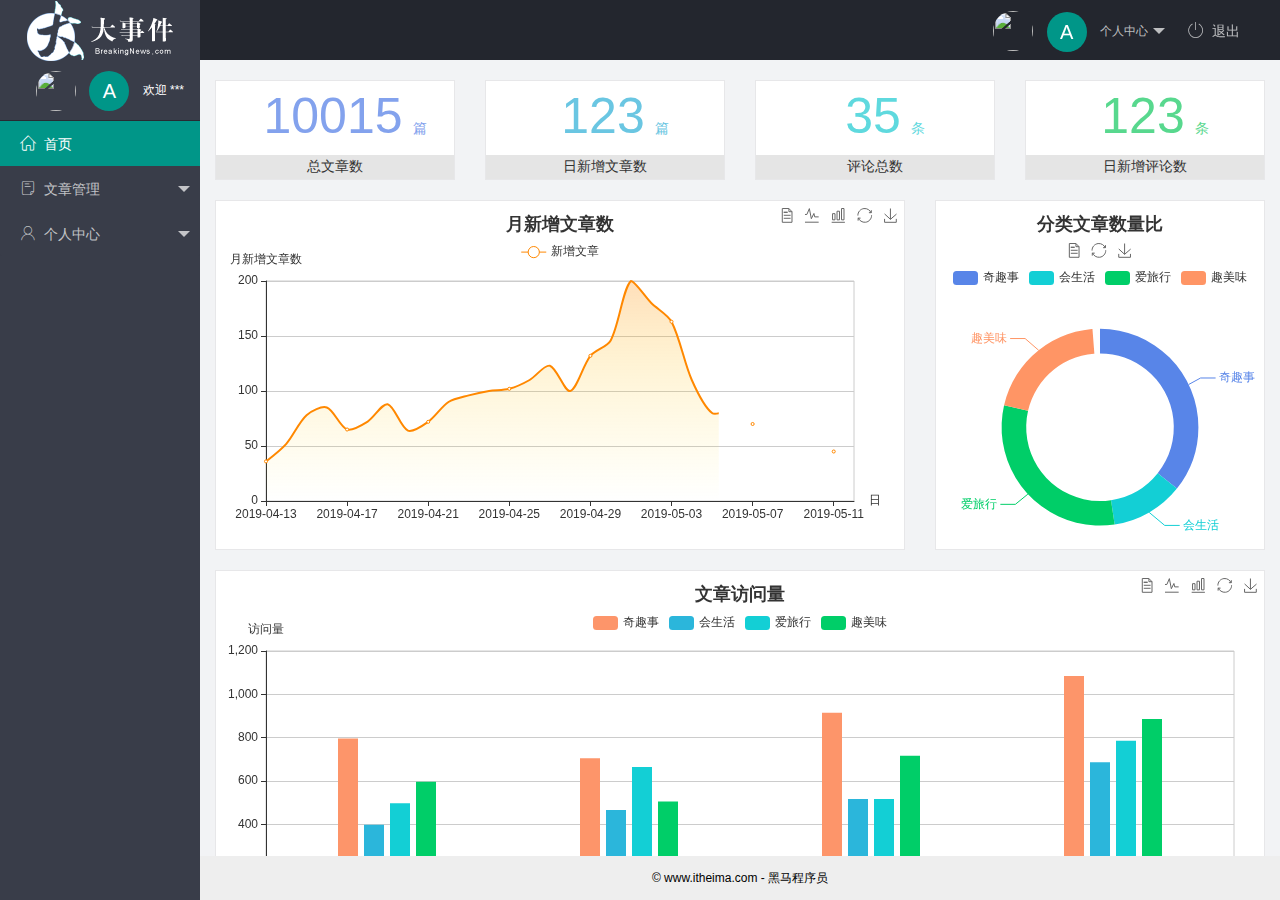
==== commit b0a7a85a: "完成个人中心功能的开发" ====
--- a/index.html
+++ b/index.html
@@ -27,9 +27,9 @@
           个人中心
         </a>
         <dl class="layui-nav-child">
-          <dd><a href="">基本资料</a></dd>
-          <dd><a href="">安全设置</a></dd>
-          <dd><a href="">重置密码</a></dd>
+          <dd><a href="/user/user_info.html" target="fm">基本资料</a></dd>
+          <dd><a href="/user/user_avatar.html" target="fm">更换头像</a></dd>
+          <dd><a href="/user/user_pwd.html" target="fm">重置密码</a></dd>
         </dl>
       </li>
       <li class="layui-nav-item">
@@ -59,9 +59,9 @@
         <li class="layui-nav-item">
           <a href="javascript:;"><span class="iconfont icon-user"></span>个人中心</a>
           <dl class="layui-nav-child">
-            <dd><a href="javascript:;"><i class="layui-icon layui-icon-app"></i>基本资料</a></dd>
-            <dd><a href="javascript:;"><i class="layui-icon layui-icon-app"></i>更换头像</a></dd>
-            <dd><a href="javascript:;"><i class="layui-icon layui-icon-app"></i>重置密码</a></dd>
+            <dd><a href="/user/user_info.html" target="fm"><i class="layui-icon layui-icon-app"></i>基本资料</a></dd>
+            <dd><a href="/user/user_avatar.html" target="fm"><i class="layui-icon layui-icon-app"></i>更换头像</a></dd>
+            <dd><a href="/user/user_pwd.html" target="fm"><i class="layui-icon layui-icon-app"></i>重置密码</a></dd>
           </dl>
         </li>
       </ul>
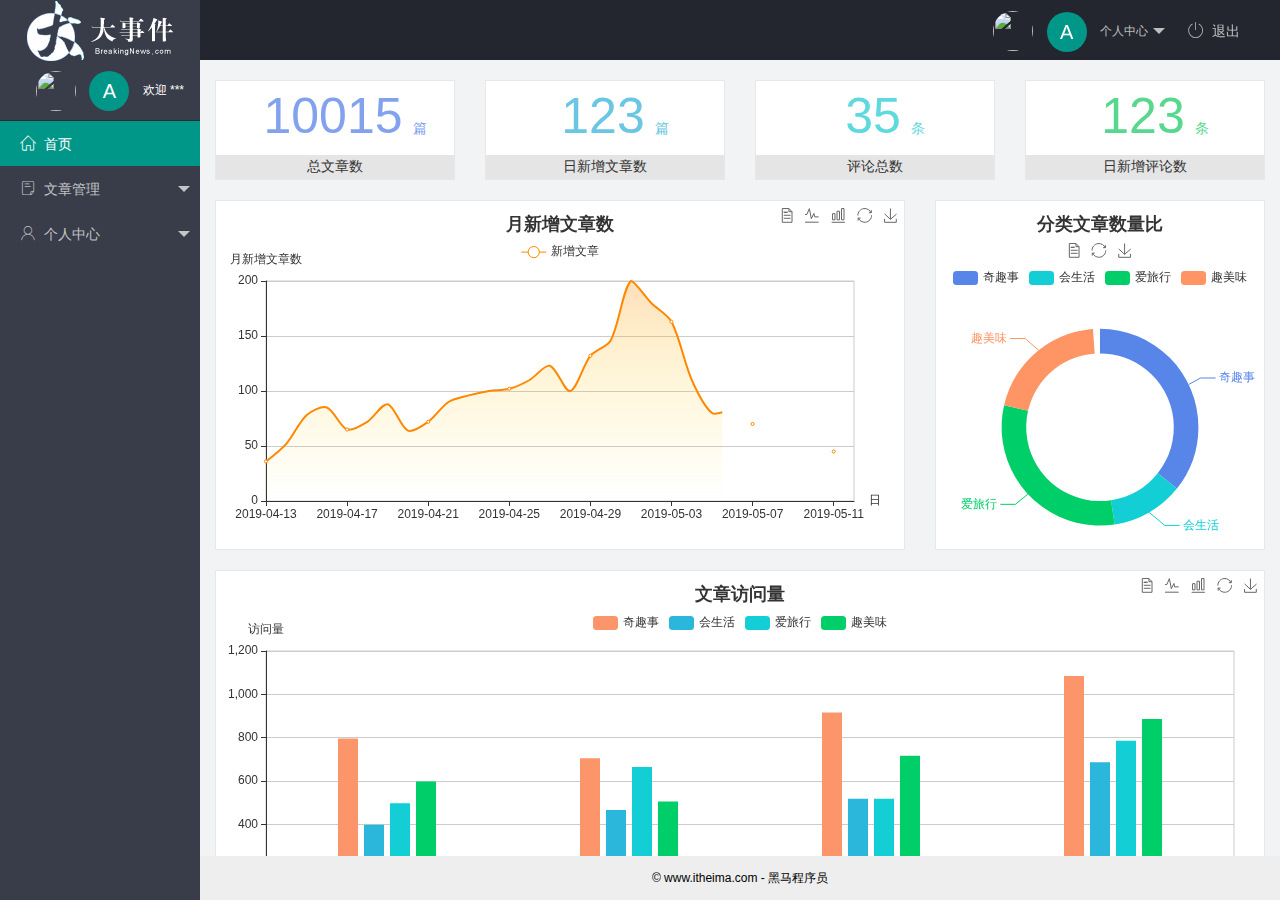
==== commit 3d4454f5: "完成文章管理相关功能的开发" ====
--- a/index.html
+++ b/index.html
@@ -51,9 +51,9 @@
         <li class="layui-nav-item">
           <a class="" href="javascript:;"><span class="iconfont icon-16"></span>文章管理</a>
           <dl class="layui-nav-child">
-            <dd><a href="javascript:;"><i class="layui-icon layui-icon-app"></i>文章类别</a></dd>
-            <dd><a href="javascript:;"><i class="layui-icon layui-icon-app"></i>文章列表</a></dd>
-            <dd><a href="javascript:;"><i class="layui-icon layui-icon-app"></i>发布文章</a></dd>
+            <dd><a href="/article/art_cate.html" target="fm"><i class="layui-icon layui-icon-app"></i>文章类别</a></dd>
+            <dd><a href="/article/art_list.html" target="fm"><i class="layui-icon layui-icon-app"></i>文章列表</a></dd>
+            <dd><a href="/article/art_pub.html" target="fm"><i class="layui-icon layui-icon-app"></i>发布文章</a></dd>
           </dl>
         </li>
         <li class="layui-nav-item">
